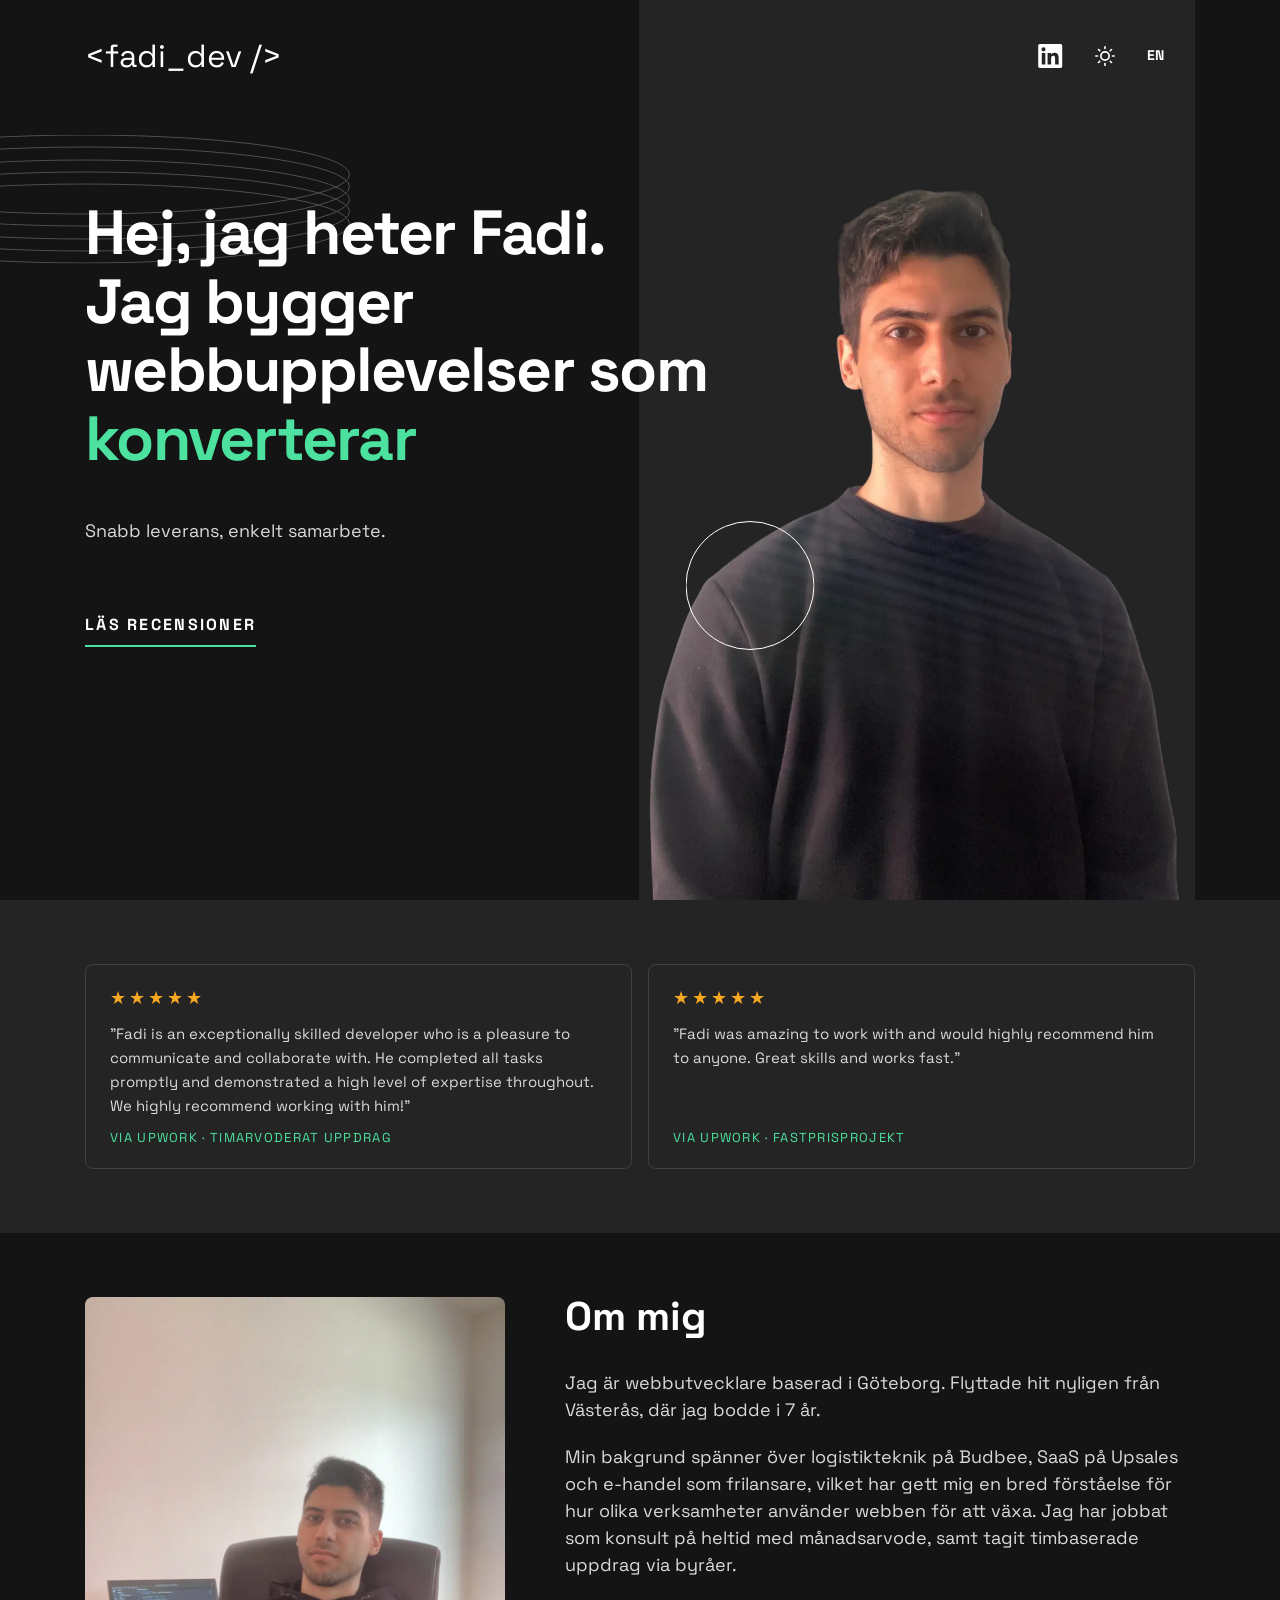
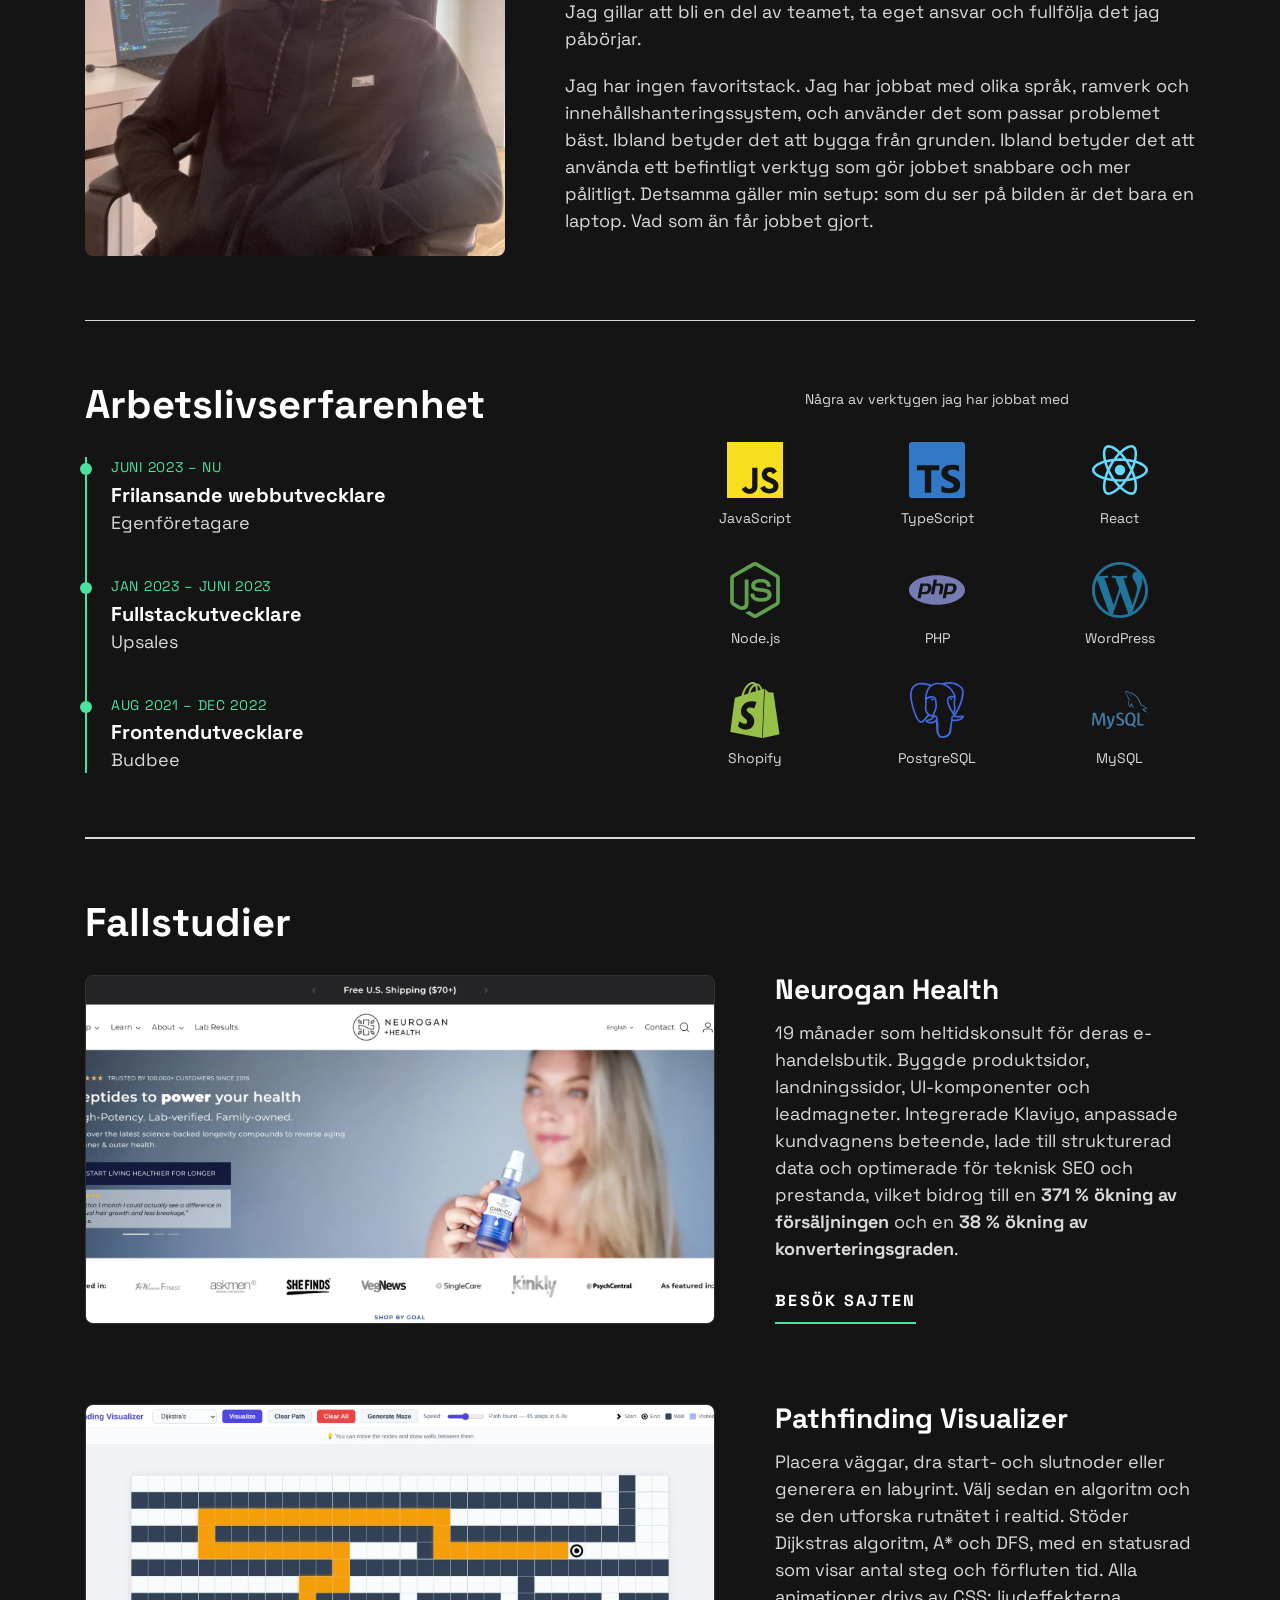
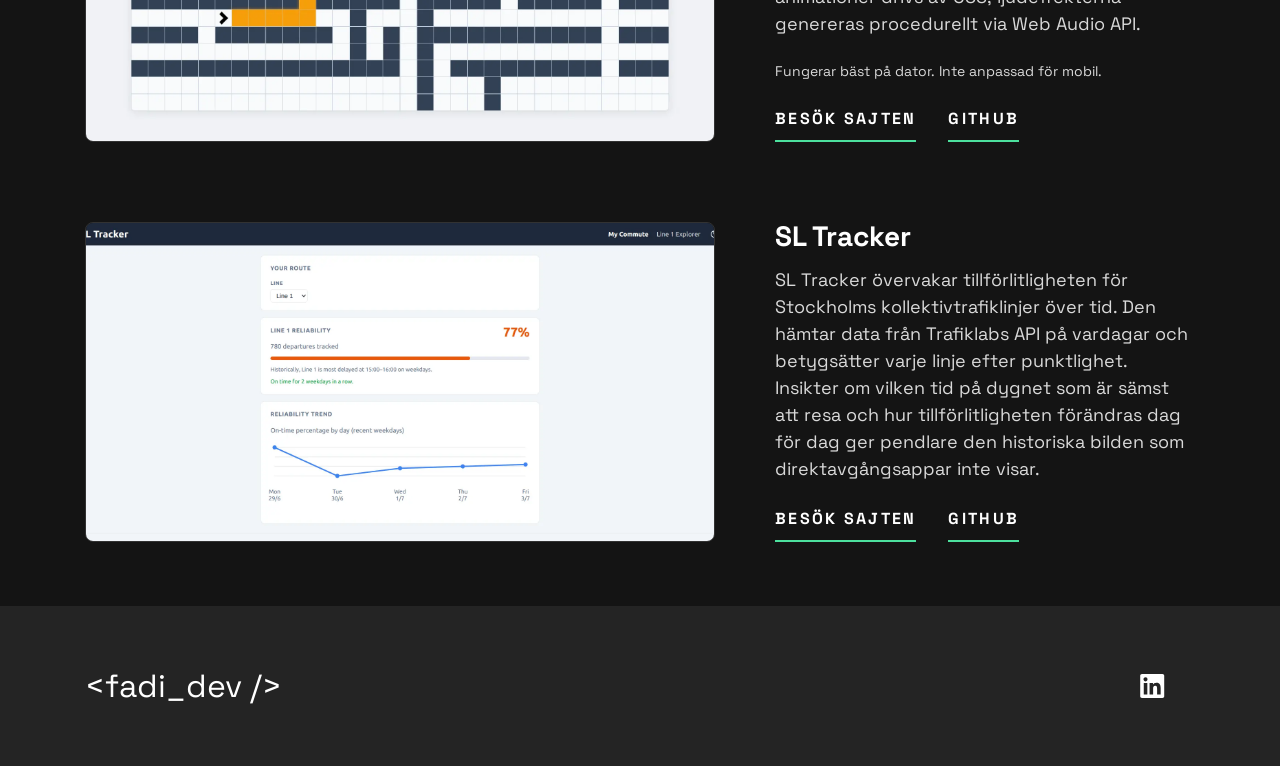
==== sv/index.html @ 3ecf66a6 "add Swedish translation with language switcher" ====
<!DOCTYPE html>
<html lang="sv">
  <head>
    <meta charset="UTF-8">
    <meta name="viewport" content="width=device-width, initial-scale=1.0">
    <link rel="preconnect" href="https://fonts.googleapis.com">
    <link rel="preconnect" href="https://fonts.gstatic.com" crossorigin>
    <link
      href="https://fonts.googleapis.com/css2?family=Space+Grotesk:wght@500;700&display=swap"
      rel="stylesheet"
    >
    <link rel="icon" type="image/x-icon" href="../assets/favicon.ico">
    <link rel="icon" type="image/png" sizes="16x16" href="../assets/favicon-16x16.png">
    <link rel="icon" type="image/png" sizes="32x32" href="../assets/favicon-32x32.png">
    <link rel="stylesheet" href="../style.css">
    <link rel="alternate" hreflang="en" href="https://fadiyousif.github.io/">
    <link rel="alternate" hreflang="sv" href="https://fadiyousif.github.io/sv/">
    <link rel="alternate" hreflang="x-default" href="https://fadiyousif.github.io/">
    <title>Fadi Yousif</title>
    <script>(function(){var t=localStorage.getItem('theme')||'dark';document.documentElement.setAttribute('data-theme',t);})();</script>
  </head>
  <body>
    <header class="header">
      <h2 class="visually-hidden">Sidhuvud</h2>
      <div class="wrapper">
        <nav class="header__nav">
          <h2 class="visually-hidden">Navigering</h2>
          <a href="" class="header__home">
            &lt;fadi_dev /&gt;
            <span class="visually-hidden">(till startsidan)</span>
          </a>
          <a
            href="https://www.linkedin.com/in/fadi-yousif1/"
            target="_blank"
            class="header__social"
          >
            <svg
              xmlns="http://www.w3.org/2000/svg"
              width="25"
              height="24"
              aria-labelledby="socialLinkedIn"
              role="img"
            >
              <title id="socialLinkedIn">LinkedIn</title>
              <path
                fill="#FFF"
                fill-rule="evenodd"
                d="M5.551 3.304c-1.14 0-2.067.926-2.067 2.064 0 1.14.928 2.066 2.067 2.066a2.066 2.066 0 0 0 0-4.13ZM3.767 8.998v11.453h3.562L7.33 8.998H3.767Zm5.798 0V20.45l3.554.002.002-5.668c0-1.454.253-2.941 2.132-2.941 1.851 0 1.851 1.755 1.851 3.036v5.571l3.559-.001v-6.28c0-2.834-.517-5.457-4.27-5.457-1.763 0-2.916.997-3.368 1.85h-.05V8.997h-3.41ZM22.435 24H1.982c-.976 0-1.77-.777-1.77-1.732V1.731C.212.776 1.006 0 1.982 0h20.453c.98 0 1.777.776 1.777 1.73v20.538c0 .955-.797 1.732-1.777 1.732Z"
              />
            </svg>
          </a>
          <button id="theme-toggle" class="theme-toggle" aria-label="Växla tema">
            <svg class="icon-sun" xmlns="http://www.w3.org/2000/svg" width="20" height="20" viewBox="0 0 24 24" fill="none" stroke="currentColor" stroke-width="2" stroke-linecap="round" stroke-linejoin="round" aria-hidden="true">
              <circle cx="12" cy="12" r="5"/>
              <line x1="12" y1="1" x2="12" y2="3"/><line x1="12" y1="21" x2="12" y2="23"/>
              <line x1="4.22" y1="4.22" x2="5.64" y2="5.64"/><line x1="18.36" y1="18.36" x2="19.78" y2="19.78"/>
              <line x1="1" y1="12" x2="3" y2="12"/><line x1="21" y1="12" x2="23" y2="12"/>
              <line x1="4.22" y1="19.78" x2="5.64" y2="18.36"/><line x1="18.36" y1="5.64" x2="19.78" y2="4.22"/>
            </svg>
            <svg class="icon-moon" xmlns="http://www.w3.org/2000/svg" width="20" height="20" viewBox="0 0 24 24" fill="none" stroke="currentColor" stroke-width="2" stroke-linecap="round" stroke-linejoin="round" aria-hidden="true">
              <path d="M21 12.79A9 9 0 1 1 11.21 3 7 7 0 0 0 21 12.79z"/>
            </svg>
          </button>
          <a href="../index.html" class="lang-switch" aria-label="English version">EN</a>
        </nav>
      </div>
    </header>

    <main id="main">
      <section class="hero">
        <div class="wrapper hero__wrapper">
          <div class="hero__content">
            <picture>
              <source srcset="../assets/image-profile-transparent.webp" type="image/webp">
              <img
                class="hero__image"
                src="../assets/image-profile-transparent.png"
                alt="bild på Fadi"
                width="890"
                height="1440"
                draggable="false"
              />
            </picture>
            <img
              class="hero__rings"
              src="../assets/pattern-rings.svg"
              alt=""
              width="530"
              height="129"
            />
            <img
              class="hero__circle"
              src="../assets/pattern-circle.svg"
              alt=""
              width="129"
              height="129"
            />
            <div class="hero__text">
              <h1 class="hero__headline header-xl">
                Hej, jag heter Fadi. Jag bygger webbupplevelser som <span>konverterar</span>
              </h1>
              <p class="hero__description">
                Snabb leverans, enkelt samarbete.
              </p>
              <div>
                <a href="#testimonials" class="hero__contact underline">Läs recensioner</a>
              </div>
            </div>
          </div>
        </div>
      </section>

      <section class="testimonials" id="testimonials">
        <div class="hero__testimonials-bg">
          <div class="wrapper hero__testimonials section-padding">
            <div class="hero__testimonial">
              <div class="hero__stars" aria-label="5 av 5 stjärnor">★★★★★</div>
              <blockquote class="hero__quote">
                "Fadi is an exceptionally skilled developer who is a pleasure to communicate and collaborate with. He completed all tasks promptly and demonstrated a high level of expertise throughout. We highly recommend working with him!"
              </blockquote>
              <p class="hero__testimonial-source">via Upwork &middot; Timarvoderat uppdrag</p>
            </div>
            <div class="hero__testimonial">
              <div class="hero__stars" aria-label="5 av 5 stjärnor">★★★★★</div>
              <blockquote class="hero__quote">
                "Fadi was amazing to work with and would highly recommend him to anyone. Great skills and works fast."
              </blockquote>
              <p class="hero__testimonial-source">via Upwork &middot; Fastprisprojekt</p>
            </div>
          </div>
        </div>
      </section>

      <section class="about">
        <div class="wrapper section-padding bottom-border">
          <div class="about__content">
            <picture>
              <source srcset="../assets/image-at-desk.webp" type="image/webp">
              <img
                class="about__image"
                src="../assets/image-at-desk.jpg"
                alt="Fadi sitter vid sitt skrivbord"
                width="900"
                height="1198"
                draggable="false"
                loading="lazy"
              />
            </picture>
            <div class="about__text">
              <h2 class="about__headline">Om mig</h2>
              <p>
                Jag är webbutvecklare baserad i Göteborg. Flyttade hit nyligen från Västerås, där jag bodde i 7 år.
              </p>
              <p>
                Min bakgrund spänner över logistikteknik på Budbee, SaaS på Upsales och e-handel som frilansare, vilket har gett mig en bred förståelse för hur olika verksamheter använder webben för att växa. Jag har jobbat som konsult på heltid med månadsarvode, samt tagit timbaserade uppdrag via byråer.
              </p>
              <p>
                Jag gillar att bli en del av teamet, ta eget ansvar och fullfölja det jag påbörjar.
              </p>
              <p>
                Jag har ingen favoritstack. Jag har jobbat med olika språk, ramverk och innehållshanteringssystem, och använder det som passar problemet bäst. Ibland betyder det att bygga från grunden. Ibland betyder det att använda ett befintligt verktyg som gör jobbet snabbare och mer pålitligt. Detsamma gäller min setup: som du ser på bilden är det bara en laptop. Vad som än får jobbet gjort.
              </p>
            </div>
          </div>
        </div>
      </section>

      <section class="timeline">
        <div class="wrapper section-padding bottom-border">
          <div class="timeline__inner">
            <div>
              <h2 class="timeline__headline">Arbetslivserfarenhet</h2>
              <ol class="timeline__list">
                <li class="timeline__item">
                  <span class="timeline__date">Juni 2023 – nu</span>
                  <h3 class="timeline__role">Frilansande webbutvecklare</h3>
                  <p class="timeline__company">Egenföretagare</p>
                </li>
                <li class="timeline__item">
                  <span class="timeline__date">Jan 2023 – juni 2023</span>
                  <h3 class="timeline__role">Fullstackutvecklare</h3>
                  <p class="timeline__company">Upsales</p>
                </li>
                <li class="timeline__item">
                  <span class="timeline__date">Aug 2021 – dec 2022</span>
                  <h3 class="timeline__role">Frontendutvecklare</h3>
                  <p class="timeline__company">Budbee</p>
                </li>
              </ol>
            </div>
            <div class="tech-stack">
              <ul class="tech-stack__list">
                <li class="tech-stack__label">Några av verktygen jag har jobbat med</li>
                <li class="tech-stack__item">
                  <img src="../assets/logos/javascript.svg" alt="JavaScript" width="56" height="56" draggable="false" />
                  <span>JavaScript</span>
                </li>
                <li class="tech-stack__item">
                  <img src="../assets/logos/typescript.svg" alt="TypeScript" width="56" height="56" draggable="false" />
                  <span>TypeScript</span>
                </li>
                <li class="tech-stack__item">
                  <img src="../assets/logos/react.svg" alt="React" width="56" height="56" draggable="false" />
                  <span>React</span>
                </li>
                <li class="tech-stack__item">
                  <img src="../assets/logos/node.svg" alt="Node.js" width="56" height="56" draggable="false" />
                  <span>Node.js</span>
                </li>
                <li class="tech-stack__item">
                  <img src="../assets/logos/php.svg" alt="PHP" width="56" height="56" draggable="false" />
                  <span>PHP</span>
                </li>
                <li class="tech-stack__item">
                  <img src="../assets/logos/wordpress.svg" alt="WordPress" width="56" height="56" draggable="false" />
                  <span>WordPress</span>
                </li>
                <li class="tech-stack__item">
                  <img src="../assets/logos/shopify.svg" alt="Shopify" width="56" height="56" draggable="false" />
                  <span>Shopify</span>
                </li>
                <li class="tech-stack__item">
                  <img src="../assets/logos/postgresql.svg" alt="PostgreSQL" width="56" height="56" draggable="false" />
                  <span>PostgreSQL</span>
                </li>
                <li class="tech-stack__item">
                  <img src="../assets/logos/mysql.svg" alt="MySQL" width="56" height="56" draggable="false" />
                  <span>MySQL</span>
                </li>
              </ul>
            </div>
          </div>
        </div>
      </section>

      <section
        class="case-studies wrapper section-padding top-border"
        id="case-studies"
      >
        <h2 class="case-studies__headline">Fallstudier</h2>
        <div class="case-study__item">
          <picture>
            <source srcset="../assets/neuroganhealth.webp" type="image/webp">
            <img
              class="case-study__image"
              src="../assets/neuroganhealth.png"
              alt="Neurogan Health webbutik"
              width="1920"
              height="924"
              draggable="false"
              loading="lazy"
            />
          </picture>
          <div class="case-study__info">
            <h3 class="case-study__name">Neurogan Health</h3>
            <p class="case-study__description">
              19 månader som heltidskonsult för deras e-handelsbutik. Byggde produktsidor, landningssidor, UI-komponenter och leadmagneter. Integrerade Klaviyo, anpassade kundvagnens beteende, lade till strukturerad data och optimerade för teknisk SEO och prestanda, vilket bidrog till en <strong>371 % ökning av försäljningen</strong> och en <strong>38 % ökning av konverteringsgraden</strong>.
            </p>
            <a href="https://neuroganhealth.com" target="_blank" class="underline">Besök sajten</a>
          </div>
        </div>
        <div class="case-study__item">
          <picture>
            <source srcset="../assets/pathfinding-visualizer.webp" type="image/webp">
            <img
              class="case-study__image"
              src="../assets/pathfinding-visualizer.png"
              alt="Pathfinding Visualizer-app"
              width="1920"
              height="924"
              draggable="false"
              loading="lazy"
            />
          </picture>
          <div class="case-study__info">
            <h3 class="case-study__name">Pathfinding Visualizer</h3>
            <p class="case-study__description">
              Placera väggar, dra start- och slutnoder eller generera en labyrint. Välj sedan en algoritm och se den utforska rutnätet i realtid. Stöder Dijkstras algoritm, A* och DFS, med en statusrad som visar antal steg och förfluten tid. Alla animationer drivs av CSS; ljudeffekterna genereras procedurellt via Web Audio API.
            </p>
            <p class="case-study__note">Fungerar bäst på dator. Inte anpassad för mobil.</p>
            <div class="case-study__links">
              <a href="https://fadiyousif.github.io/pathfinding-visualizer" class="underline" target="_blank">Besök sajten</a>
              <a href="https://github.com/fadiyousif/pathfinding-visualizer" class="underline" target="_blank">GitHub</a>
            </div>
          </div>
        </div>
        <div class="case-study__item">
          <picture>
            <source srcset="../assets/sl-tracker.webp" type="image/webp">
            <img
              class="case-study__image"
              src="../assets/sl-tracker.png"
              alt="SL Tracker-app"
              draggable="false"
              loading="lazy"
            />
          </picture>
          <div class="case-study__info">
            <h3 class="case-study__name">SL Tracker</h3>
            <p class="case-study__description">
              SL Tracker övervakar tillförlitligheten för Stockholms kollektivtrafiklinjer över tid. Den hämtar data från Trafiklabs API på vardagar och betygsätter varje linje efter punktlighet. Insikter om vilken tid på dygnet som är sämst att resa och hur tillförlitligheten förändras dag för dag ger pendlare den historiska bilden som direktavgångsappar inte visar.
            </p>
            <div class="case-study__links">
              <a href="https://sltracker.se/" target="_blank" class="underline">Besök sajten</a>
              <a href="https://github.com/fadiyousif/sl-tracker" target="_blank" class="underline">GitHub</a>
            </div>
          </div>
        </div>
      </section>
    </main>

    <footer class="footer bg-less-dark">
      <h2 class="visually-hidden">Sidfot</h2>
      <div class="wrapper">
        <nav class="header__nav">
          <h2 class="visually-hidden">Navigering</h2>
          <a href="" class="header__home">
            &lt;fadi_dev /&gt;
            <span class="visually-hidden">(till startsidan)</span>
          </a>
          <a
            href="https://www.linkedin.com/in/fadi-yousif1"
            target="_blank"
            class="header__social"
          >
            <svg
              xmlns="http://www.w3.org/2000/svg"
              width="25"
              height="24"
              aria-labelledby="footerSocialLinkedIn"
              role="img"
            >
              <title id="footerSocialLinkedIn">LinkedIn</title>
              <path
                fill="#FFF"
                fill-rule="evenodd"
                d="M5.551 3.304c-1.14 0-2.067.926-2.067 2.064 0 1.14.928 2.066 2.067 2.066a2.066 2.066 0 0 0 0-4.13ZM3.767 8.998v11.453h3.562L7.33 8.998H3.767Zm5.798 0V20.45l3.554.002.002-5.668c0-1.454.253-2.941 2.132-2.941 1.851 0 1.851 1.755 1.851 3.036v5.571l3.559-.001v-6.28c0-2.834-.517-5.457-4.27-5.457-1.763 0-2.916.997-3.368 1.85h-.05V8.997h-3.41ZM22.435 24H1.982c-.976 0-1.77-.777-1.77-1.732V1.731C.212.776 1.006 0 1.982 0h20.453c.98 0 1.777.776 1.777 1.73v20.538c0 .955-.797 1.732-1.777 1.732Z"
              />
            </svg>
          </a>
        </nav>
      </div>
    </footer>
  <script>
    document.getElementById('theme-toggle').addEventListener('click', function() {
      var html = document.documentElement;
      var next = html.getAttribute('data-theme') === 'dark' ? 'light' : 'dark';
      html.setAttribute('data-theme', next);
      localStorage.setItem('theme', next);
    });
  </script>
  </body>
</html>
---- style.css ----
/* GLOBAL */

:root {
  --bg-body: hsl(0, 0%, 8%);
  --bg-body2: hsl(0, 0%, 14%);
  --accent: hsl(153, 71%, 59%);
  --text1: hsl(0, 0%, 100%);
  --text2: hsl(0, 0%, 85%);
  --invalid: hsl(7, 100%, 68%);
  --color-star: hsl(38, 92%, 55%);
  --border-subtle: hsla(0, 0%, 85%, 0.15);
  --fs-18: 1.125rem;
  --fs-sm: 0.875rem;
  --fs-section-headline: 2.5rem;
  --radius: 8px;
  --container: 69.375rem;
  --transition: 250ms ease-in-out;
}

[data-theme="light"] {
  --bg-body: hsl(0, 0%, 97%);
  --bg-body2: hsl(0, 0%, 91%);
  --accent: hsl(153, 65%, 28%);
  --text1: hsl(0, 0%, 8%);
  --text2: hsl(0, 0%, 30%);
  --border-subtle: hsla(0, 0%, 15%, 0.15);
}

[data-theme="dark"] .icon-moon,
[data-theme="light"] .icon-sun {
  display: none;
}

[data-theme="light"] .header__social > svg > path,
[data-theme="light"] footer .header__social > svg > path {
  fill: var(--text1);
}

[data-theme="light"] .hero__rings {
  filter: brightness(0);
  opacity: 0.5;
}

[data-theme="light"] .hero__circle {
  filter: brightness(0);
  opacity: 0.25;
}

.hero__image {
  background-color: var(--bg-body2);
}

html,
body {
  overflow-x: hidden;
}

html {
  box-sizing: border-box;
  font-size: 100%;
  scroll-behavior: smooth;
}

*,
*::before,
*::after {
  box-sizing: inherit;
  margin: 0;
}

body,
input,
textarea,
button {
  font-family: "Space Grotesk", sans-serif;
}

body {
  margin: 0;
  background-color: var(--bg-body);
  color: var(--text1);
  font-size: var(--fs-18);
  line-height: 1.56;
}

.bg-less-dark {
  background-color: var(--bg-body2);
}

h1,
h2,
h3 {
  line-height: 1;
}

.header-xl {
  font-size: clamp(2rem, 6vw, 3.9rem);
  letter-spacing: -0.028em;
  line-height: 1.1;
}

p {
  font-size: clamp(1rem, 0.79rem + 0.89vw, 1.125rem);
  line-height: 1.5;
  color: var(--text2);
}

a {
  transition: color var(--transition);
}

a:focus-visible,
input:focus-visible,
textarea:focus-visible {
  outline: 2px dashed var(--accent);
  outline-offset: 2px;
}

input:invalid,
textarea:invalid {
  outline-color: var(--invalid);
}

a.underline,
button {
  display: inline-block;
  padding-bottom: 0.625rem;
  font-size: 1rem;
  line-height: 1.625;
  letter-spacing: 0.143em;
  font-weight: 700;
  text-transform: uppercase;
  color: var(--text1);
  text-decoration: none;
  background-image: linear-gradient(
    to right,
    var(--accent) 75%,
    var(--accent) 75%
  );
  background-position: 0 2.1em;
  background-repeat: repeat-x;
  background-size: 8px 2px;
}

a:hover {
  color: var(--accent);
}

img,
svg {
  display: block;
}

.visually-hidden {
  position: absolute;
  left: -10000px;
  top: auto;
  width: 1px;
  height: 1px;
  overflow: hidden;
}

.wrapper {
  width: calc(100% - 2rem);
  max-width: var(--container);
  margin-inline: auto;
}

/* 600px */
@media (min-width: 37.5em) {
  .wrapper {
    width: calc(100% - 3.75rem);
  }
}

/* UTILITY */

.bottom-border {
  border-bottom: 1px solid var(--text2);
}

.top-border {
  border-top: 1px solid var(--text2);
}

.section-padding {
  padding-block: 32px;
}

@media (min-width: 37.5em) {
  .section-padding {
    padding-block: 48px;
  }
}

@media (min-width: 62.5em) {
  .section-padding {
    padding-block: 64px;
  }
}

/* THEME TOGGLE */

.theme-toggle {
  all: unset;
  cursor: pointer;
  color: var(--text1);
  display: flex;
  align-items: center;
  transition: color var(--transition);
}

.theme-toggle:hover {
  color: var(--accent);
}

.theme-toggle svg {
  display: block;
}

/* HEADER */

.header {
  position: relative;
  z-index: 1;
  margin-block-start: 20px;
}

.header__nav {
  display: flex;
  flex-wrap: wrap;
  justify-content: center;
  text-align: center;
  gap: 20px 25px;
}

.header__home {
  font-size: 1.5rem;
  font-size: clamp(1.5rem, 1.02rem + 2.04vw, 2rem);
  line-height: 1;
  color: var(--text1);
  text-decoration: none;
  flex: 1 0 100%;
}

.header__social > svg > path {
  transition: fill var(--transition);
}

.header__social:hover > svg > path {
  fill: var(--accent);
}

.lang-switch {
  color: var(--text1);
  text-decoration: none;
  font-weight: 700;
  font-size: 0.875rem;
  letter-spacing: 0.05em;
  transition: color var(--transition);
}

.lang-switch:hover {
  color: var(--accent);
}

@media (min-width: 37.5em) {
  .header {
    margin-block-start: 30px;
  }

  .header__nav {
    justify-content: flex-start;
    align-items: center;
    text-align: left;
    gap: 32px;
  }

  .header__home {
    flex: 0 1 auto;
    margin-inline-end: auto;
  }
}

@media (min-width: 62.5em) {
  .header {
    margin-block-start: 40px;
    margin-block-end: 127px;
  }

  .header__nav {
    padding-right: 30px;
  }
}

/*  HERO */

.hero__wrapper {
  padding-block: 56px 40px;
}

@media (min-width: 37.5em) {
  .hero__wrapper {
    padding-block: 0;
  }
}

.hero__content picture,
.hero__rings,
.hero__circle {
  display: none;
}

.hero__image {
  position: absolute;
  top: 0;
  left: 50%;
  translate: -50%;
  width: auto;
  height: 100vh;
}

.hero__rings {
  position: absolute;
  right: 50%;
  top: 130px;
  z-index: -1;
  height: auto;
}

.hero__circle {
  position: relative;
  top: 171px;
  margin-bottom: -129px;
  translate: calc(100vw - 64px - 16px);
}

.hero__text {
  position: relative;
  text-align: center;
  margin-block-start: 40px;
}

.hero__headline {
  margin-block-end: 24px;
}

.hero__headline > br {
  display: none;
}

h1 > span {
  color: var(--accent);
}

.hero__description {
  margin-block-end: 24px;
}

.hero__testimonials-bg {
  background-color: var(--bg-body2);
}

.hero__testimonials {
  display: grid;
  grid-template-columns: 1fr;
  gap: 16px;
}

@media (min-width: 37.5em) {
  .hero__testimonials {
    grid-template-columns: 1fr 1fr;
  }
}

.hero__testimonial {
  display: flex;
  flex-direction: column;
  padding: 20px 24px;
  border: 1px solid var(--border-subtle);
  border-radius: var(--radius);
}

.hero__stars {
  color: var(--color-star);
  font-size: 1.1rem;
  letter-spacing: 3px;
  margin-block-end: 10px;
}

.hero__quote {
  font-size: 0.9375rem;
  color: var(--text2);
  line-height: 1.6;
  margin: 0 0 10px;
}

.hero__testimonial-source {
  font-size: 0.8125rem;
  color: var(--accent);
  margin-top: auto;
  letter-spacing: 0.1em;
  text-transform: uppercase;
}

@media (min-width: 37.5em) {
  .hero {
    position: relative;
    margin-block-start: -62px;
  }

  .hero__content {
    display: flex;
    align-items: center;
  }

  .hero__content picture {
    display: block;
    order: 2;
  }

  .hero__rings,
  .hero__circle {
    display: block;
  }

  .hero__image {
    position: relative;
    width: 42vw;
    max-width: 445px;
    height: auto;
    left: auto;
    right: 0;
    translate: 0;
  }

  .hero__rings {
    top: 90px;
    right: auto;
    left: 0;
    translate: -50%;
  }

  .hero__circle {
    position: absolute;
    top: auto;
    right: 0;
    bottom: 190px;
    translate: 50%;
    z-index: 1;
  }

  .hero__text {
    margin-block-start: 90px;
    margin-right: -30px;
    flex: 1 0 58vw;
    text-align: left;
    z-index: 1;
  }

  .hero__headline {
    margin-block-end: 60px;
  }

  .hero__headline > br {
    display: inline-block;
  }

  .hero__description {
    margin-block-end: 34px;
  }
}

@media (min-width: 62.5em) {
  .hero {
    margin-block-start: 0;
  }

  .hero__wrapper {
    position: relative;
  }

  .hero__content {
    align-items: flex-start;
  }

  .hero__content picture {
    margin-left: -80px;
  }

  .hero__image {
    width: auto;
    height: 100vh;
    max-width: none;
    margin-block-start: -199px;
  }

  .hero__rings {
    top: 0;
    translate: -50% -50%;
  }

  .hero__circle {
    top: 322px;
    right: 445px;
  }

  .hero__text {
    margin-block-start: 0;
    margin-right: 0;
    flex: 1;
  }

  .hero__headline {
    margin-block-end: 43px;
  }

  .hero__headline > br {
    display: none;
  }

  .hero__description {
    width: 38ch;
    margin-block-end: 66px;
  }
}

/* ABOUT */


.about__content {
  display: grid;
  grid-template-columns: 1fr;
  gap: 24px;
}

@media (min-width: 37.5em) {
  .about__content {
    gap: 32px;
  }
}

.about__image {
  width: 100%;
  max-width: 360px;
  height: auto;
  border-radius: var(--radius);
}

@media (min-width: 62.5em) {
  .about__image {
    height: 100%;
    object-fit: cover;
  }
}

.about__headline {
  font-size: var(--fs-section-headline);
  margin-block-end: 32px;
}

.about__text p {
  margin-block-end: 20px;
}

.about__text p:last-child {
  margin-block-end: 0;
}

.about__text strong {
  color: var(--text1);
}

@media (min-width: 62.5em) {
  .about__content {
    grid-template-columns: 2fr 3fr;
    gap: 60px;
    align-items: stretch;
  }

  .about__image {
    max-width: none;
    margin-inline: 0;
  }
}

/* TIMELINE */


.timeline__inner {
  display: grid;
  grid-template-columns: 1fr;
  gap: 60px;
}

@media (min-width: 62.5em) {
  .timeline__inner {
    grid-template-columns: 1fr 1fr;
    gap: 80px;
    align-items: center;
  }
}

.timeline__headline {
  font-size: var(--fs-section-headline);
  margin-block-end: 32px;
}

.tech-stack__label {
  grid-column: 1 / -1;
  font-size: var(--fs-sm);
  color: var(--text2);
  text-align: center;
}

.tech-stack__list {
  list-style: none;
  padding: 0;
  display: grid;
  grid-template-columns: repeat(3, 1fr);
  gap: 32px;
}

.tech-stack__item {
  display: flex;
  flex-direction: column;
  align-items: center;
  gap: 10px;
}

.tech-stack__item span {
  font-size: var(--fs-sm);
  color: var(--text2);
  text-align: center;
}

.timeline__list {
  list-style: none;
  padding: 0;
  border-left: 2px solid var(--accent);
  display: flex;
  flex-direction: column;
  gap: 40px;
}

.timeline__item {
  padding-inline-start: 24px;
  position: relative;
}

.timeline__item::before {
  content: "";
  position: absolute;
  left: -7px;
  top: 6px;
  width: 12px;
  height: 12px;
  border-radius: 50%;
  background-color: var(--accent);
}

.timeline__date {
  font-size: var(--fs-sm);
  color: var(--accent);
  letter-spacing: 0.05em;
  text-transform: uppercase;
  display: block;
  margin-block-end: 6px;
}

.timeline__role {
  font-size: 1.25rem;
  font-weight: 700;
  margin-block-end: 4px;
}

.timeline__company {
  color: var(--text2);
  margin: 0;
}


/* PROJECTS */


.case-studies__headline {
  font-size: var(--fs-section-headline);
  margin-block-end: 32px;
}

.case-study__item {
  display: grid;
  grid-template-columns: 1fr;
  gap: 40px;
}

.case-study__item + .case-study__item {
  margin-block-start: 48px;
}

@media (min-width: 37.5em) {
  .case-study__item + .case-study__item {
    margin-block-start: 64px;
  }
}

@media (min-width: 62.5em) {
  .case-study__item + .case-study__item {
    margin-block-start: 80px;
  }
}

@media (min-width: 62.5em) {
  .case-study__item {
    grid-template-columns: 3fr 2fr;
    gap: 60px;
    align-items: stretch;
  }
}

.case-study__image {
  width: 100%;
  height: 100%;
  object-fit: cover;
  border-radius: var(--radius);
  border: 1px solid var(--border-subtle);
}

.case-study__links {
  display: flex;
  gap: 32px;
}

.case-study__name {
  font-size: 1.75rem;
  margin-block-end: 16px;
}

.case-study__description {
  margin-block-end: 24px;
}

.case-study__note {
  font-size: 0.875rem;
  color: var(--text2);
  margin-block-end: 24px;
}

/* footer */

footer {
  padding-block: 40px;
}

@media (min-width: 37.5em) {
  footer {
    padding-block: 48px;
  }
}

@media (min-width: 62.5em) {
  footer {
    padding-block: 64px;
  }
}
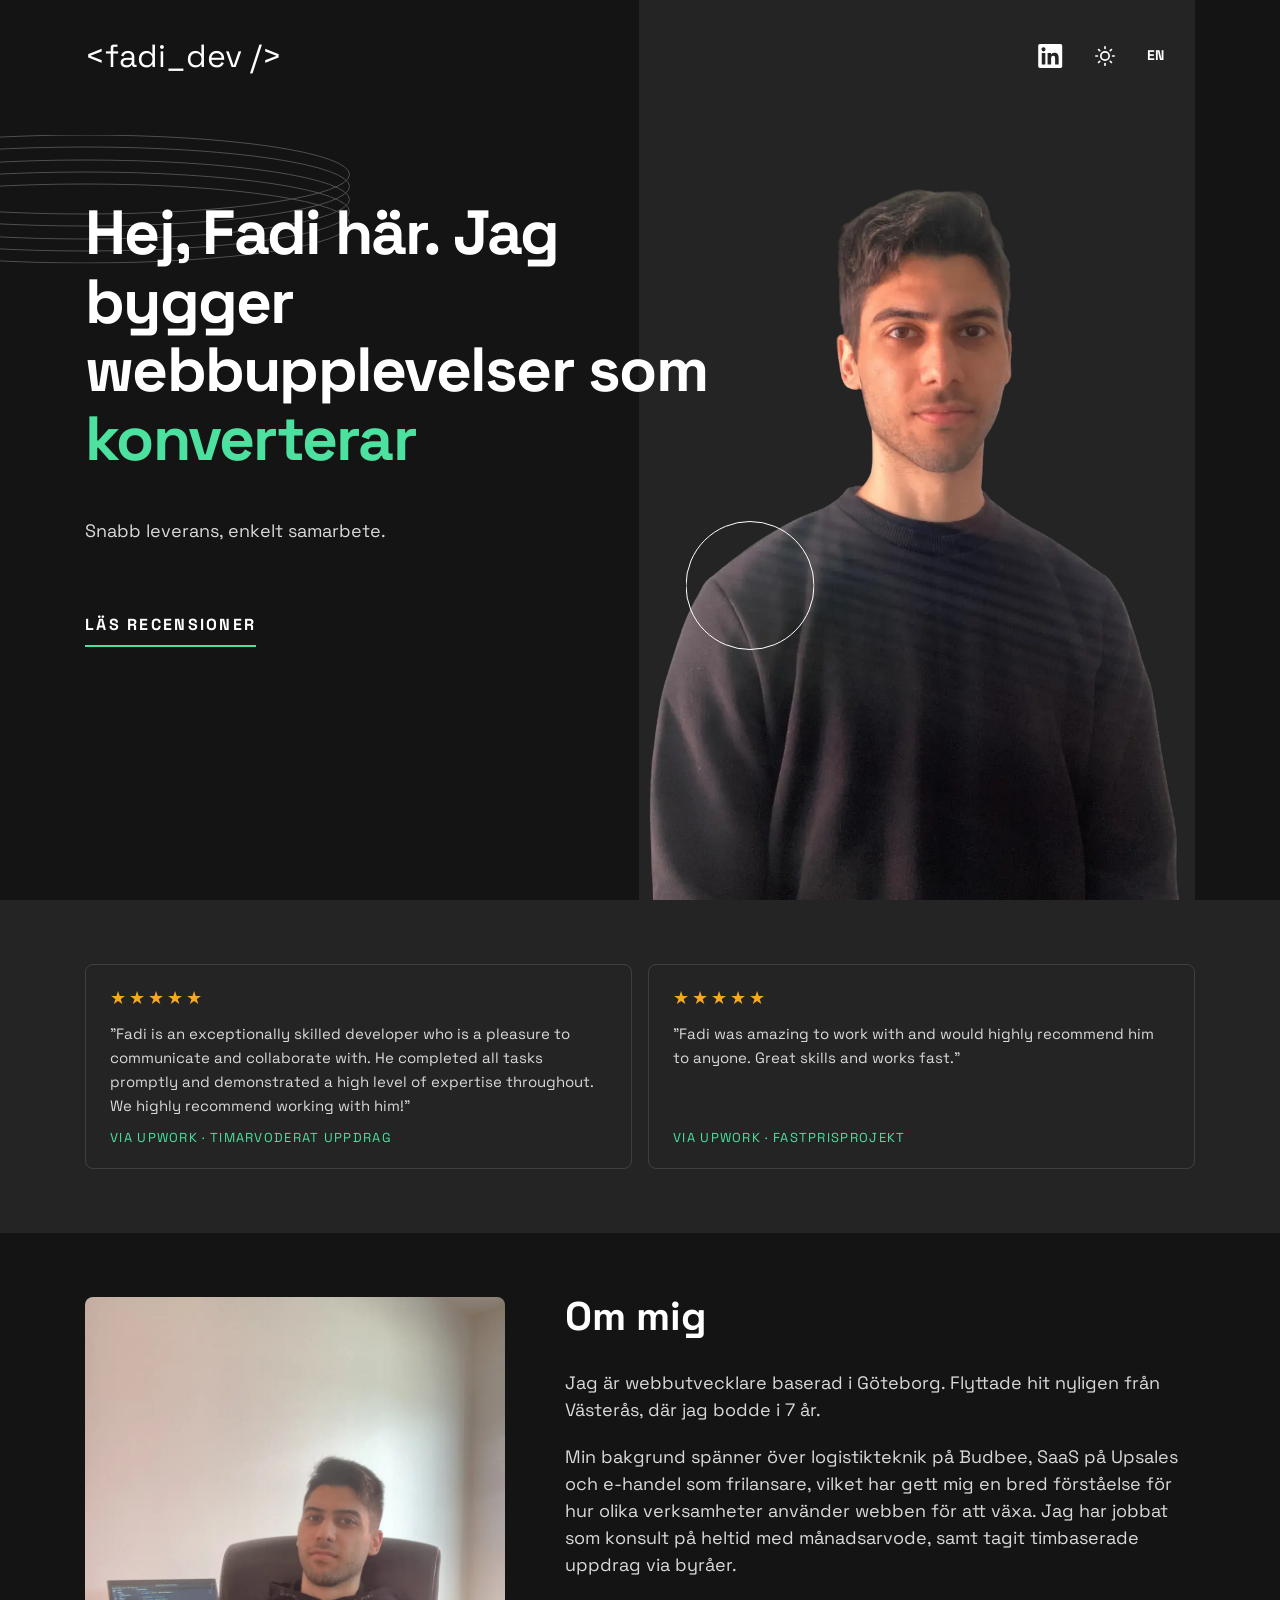
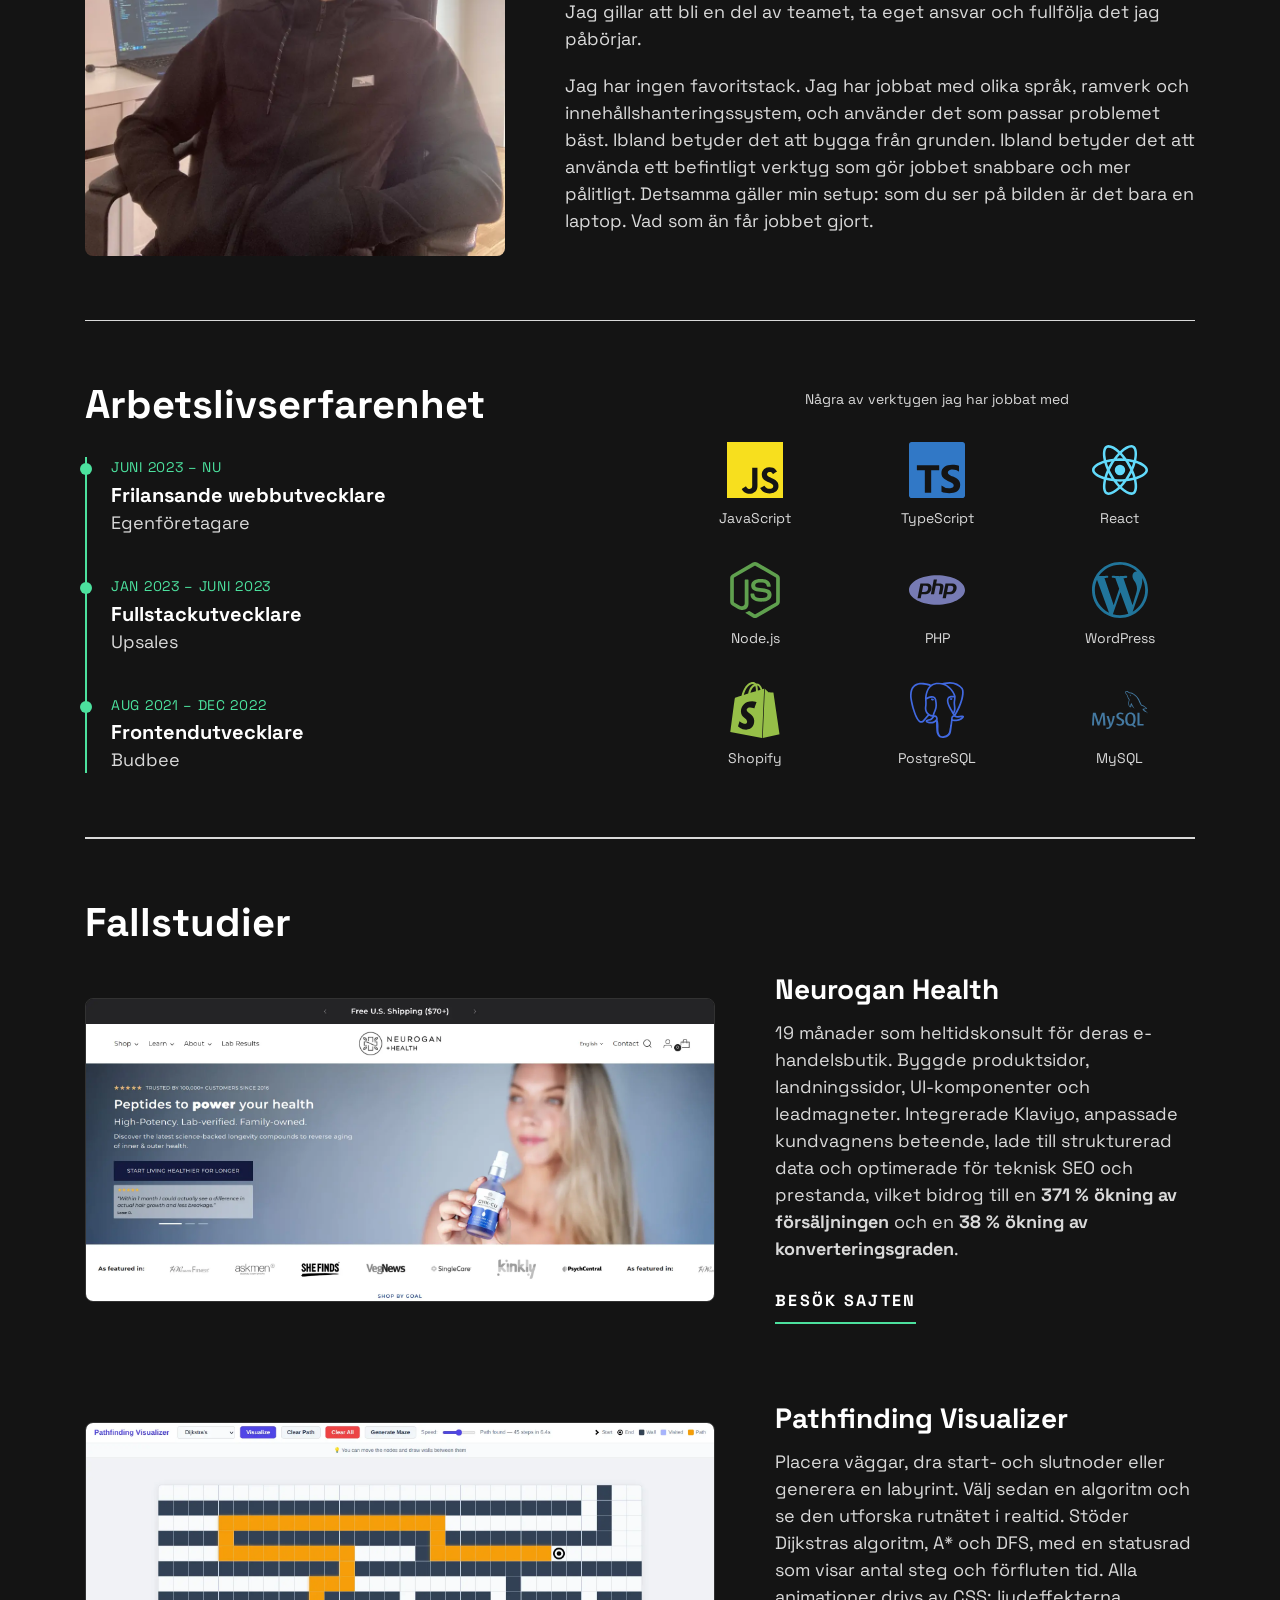
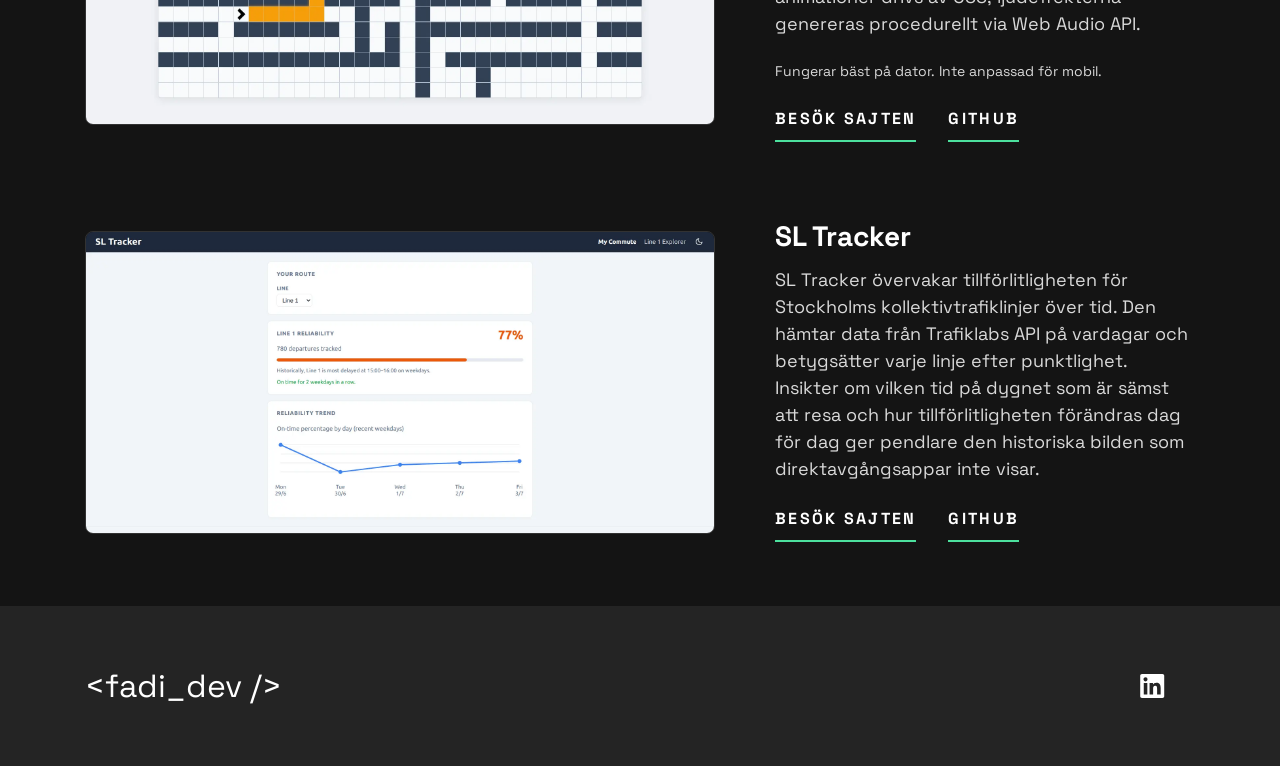
==== commit 5999fbbf: "make Swedish hero headline more natural and slightly shorter" ====
--- a/sv/index.html
+++ b/sv/index.html
@@ -97,7 +97,7 @@
             />
             <div class="hero__text">
               <h1 class="hero__headline header-xl">
-                Hej, jag heter Fadi. Jag bygger webbupplevelser som <span>konverterar</span>
+                Hej, Fadi här. Jag bygger webbupplevelser som <span>konverterar</span>
               </h1>
               <p class="hero__description">
                 Snabb leverans, enkelt samarbete.
--- a/style.css
+++ b/style.css
@@ -714,13 +714,14 @@
   .case-study__item {
     grid-template-columns: 3fr 2fr;
     gap: 60px;
-    align-items: stretch;
+    align-items: center;
   }
 }
 
 .case-study__image {
   width: 100%;
-  height: 100%;
+  aspect-ratio: 1920 / 924;
+  height: auto;
   object-fit: cover;
   border-radius: var(--radius);
   border: 1px solid var(--border-subtle);
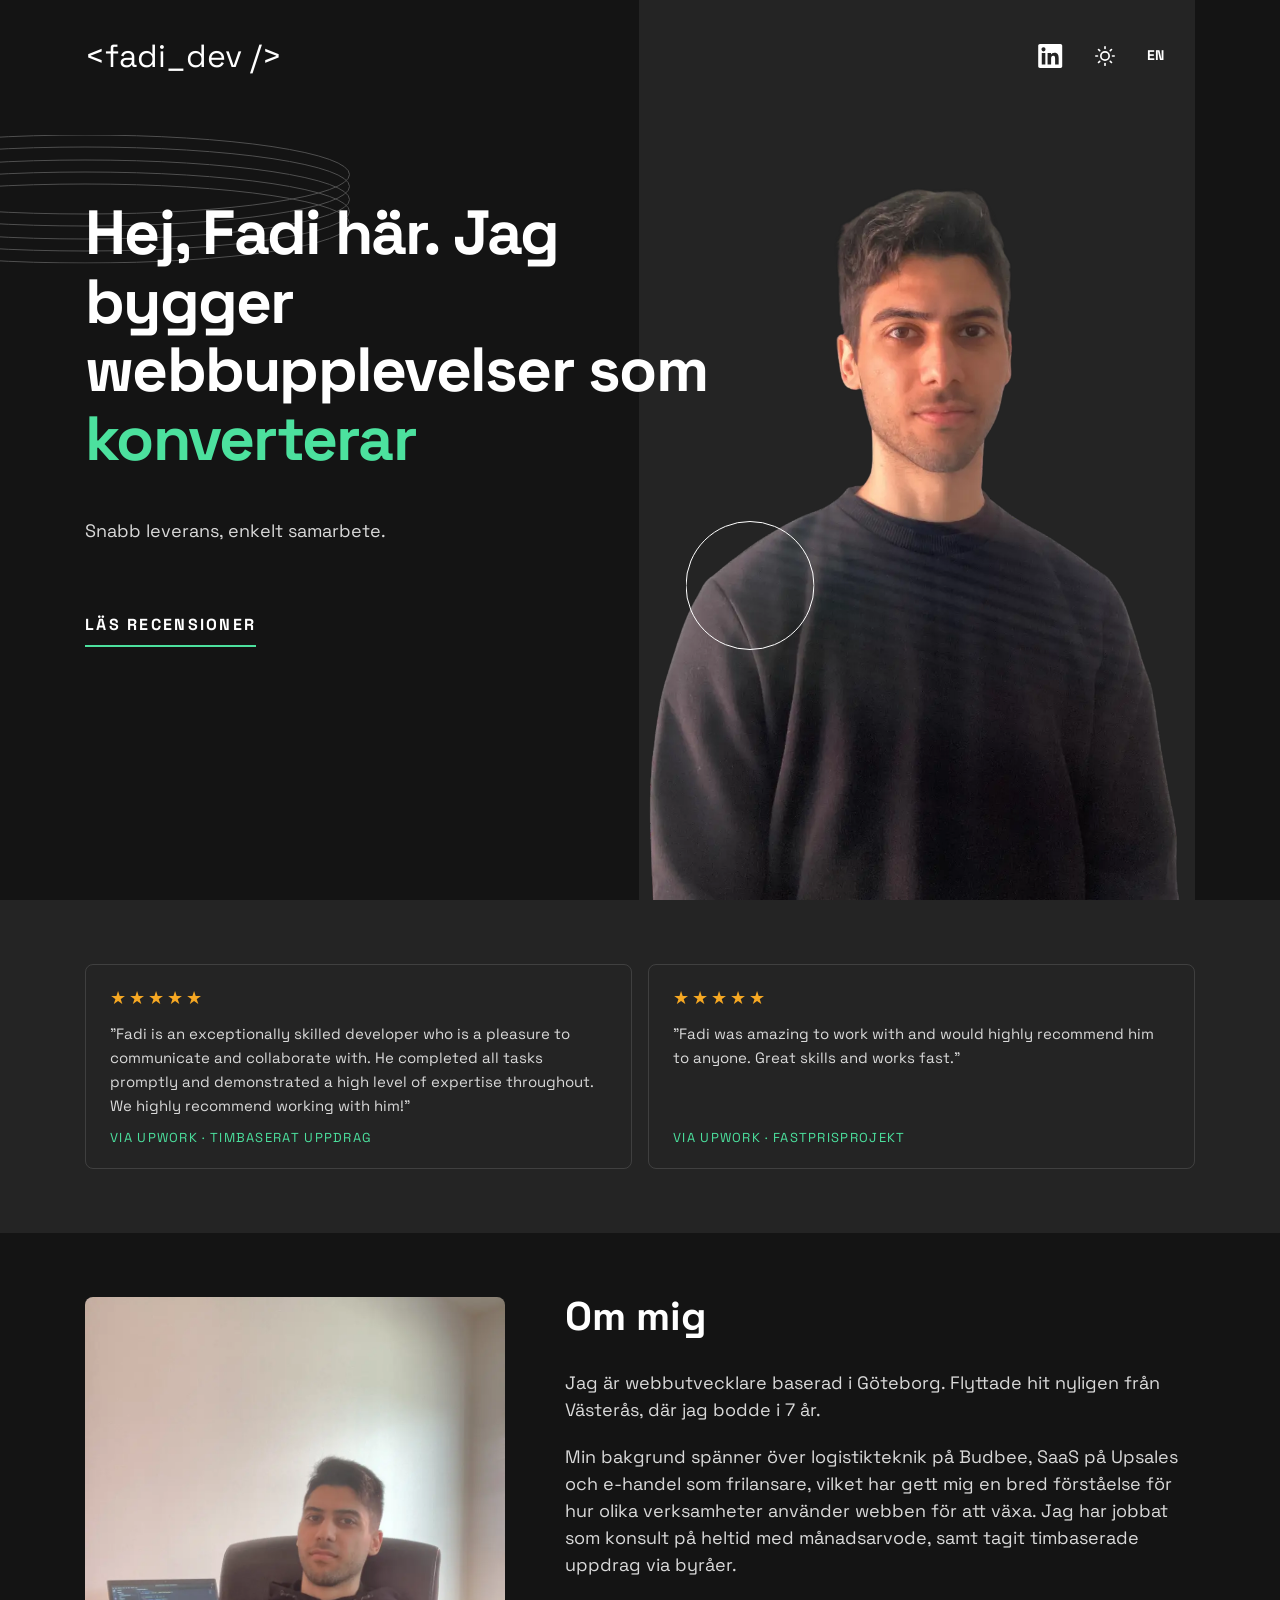
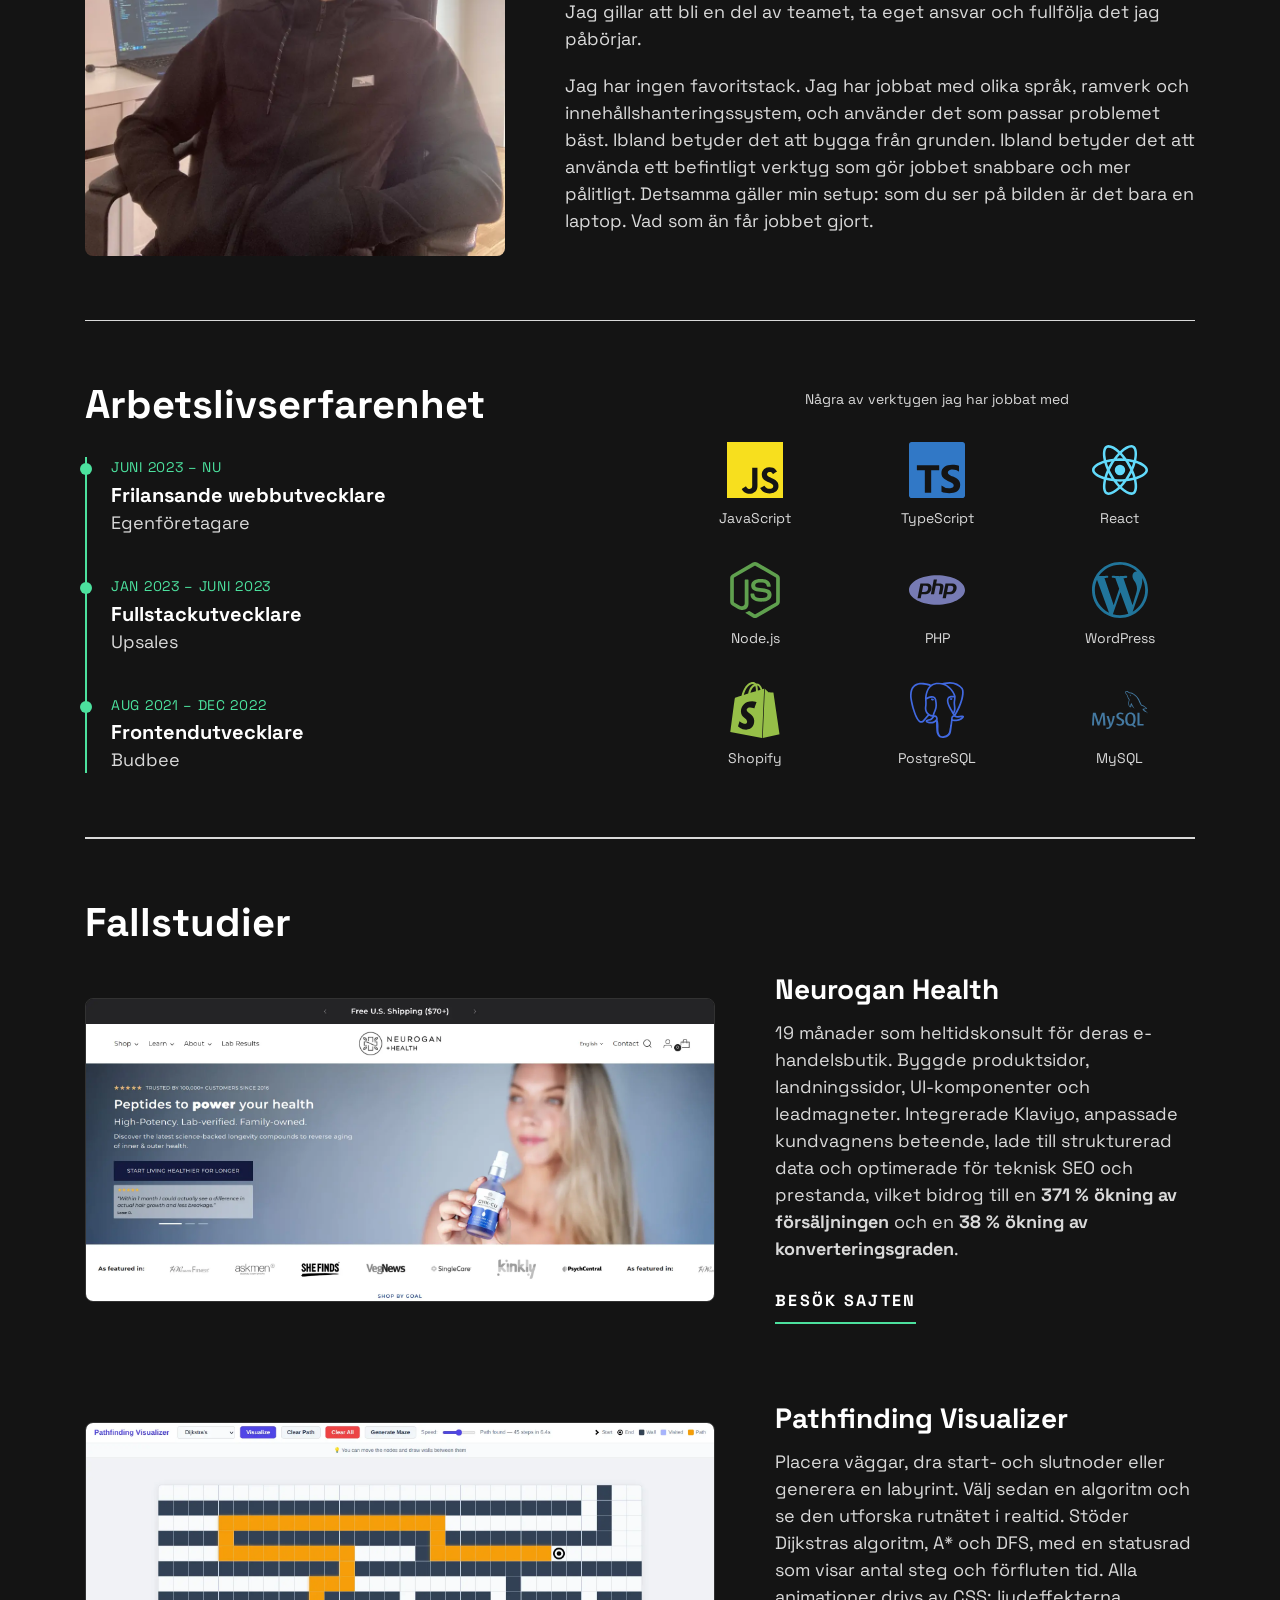
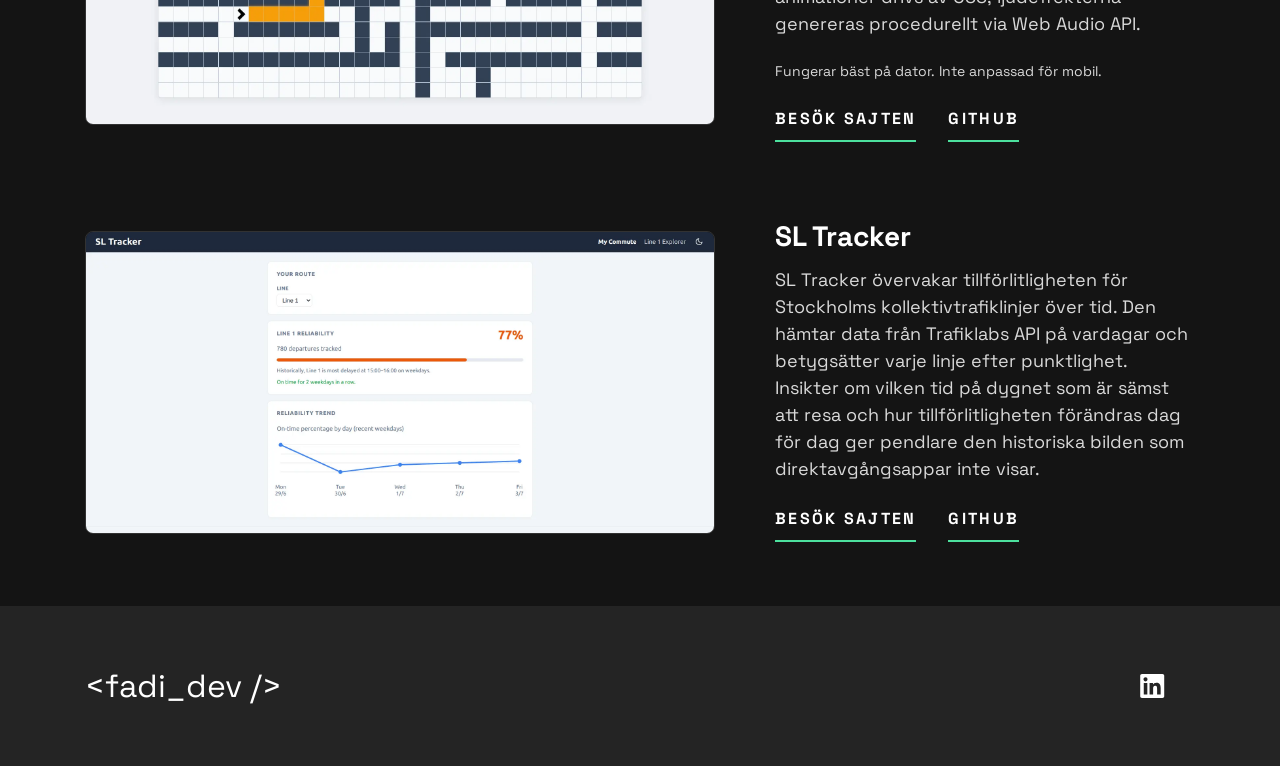
==== commit e7c1ed14: "use more natural wording for hourly-contract testimonial label" ====
--- a/sv/index.html
+++ b/sv/index.html
@@ -118,7 +118,7 @@
               <blockquote class="hero__quote">
                 "Fadi is an exceptionally skilled developer who is a pleasure to communicate and collaborate with. He completed all tasks promptly and demonstrated a high level of expertise throughout. We highly recommend working with him!"
               </blockquote>
-              <p class="hero__testimonial-source">via Upwork &middot; Timarvoderat uppdrag</p>
+              <p class="hero__testimonial-source">via Upwork &middot; Timbaserat uppdrag</p>
             </div>
             <div class="hero__testimonial">
               <div class="hero__stars" aria-label="5 av 5 stjärnor">★★★★★</div>
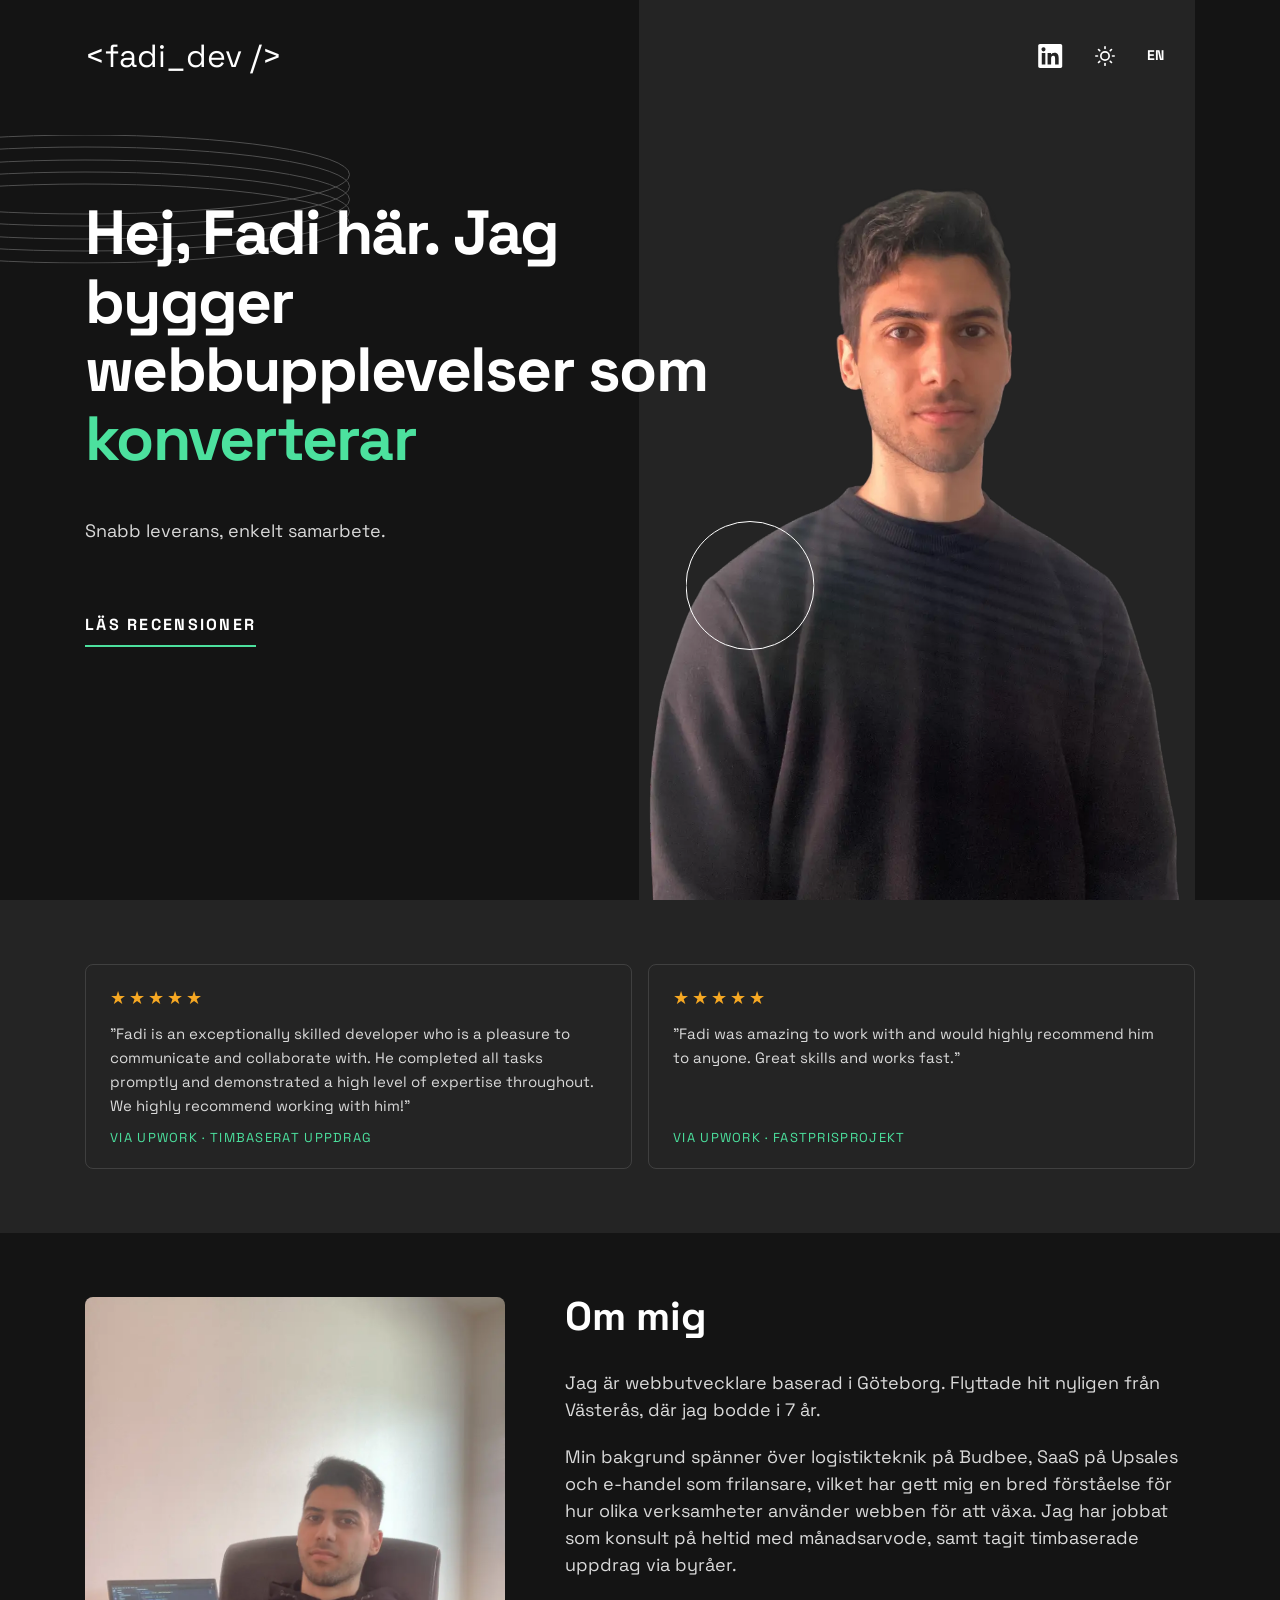
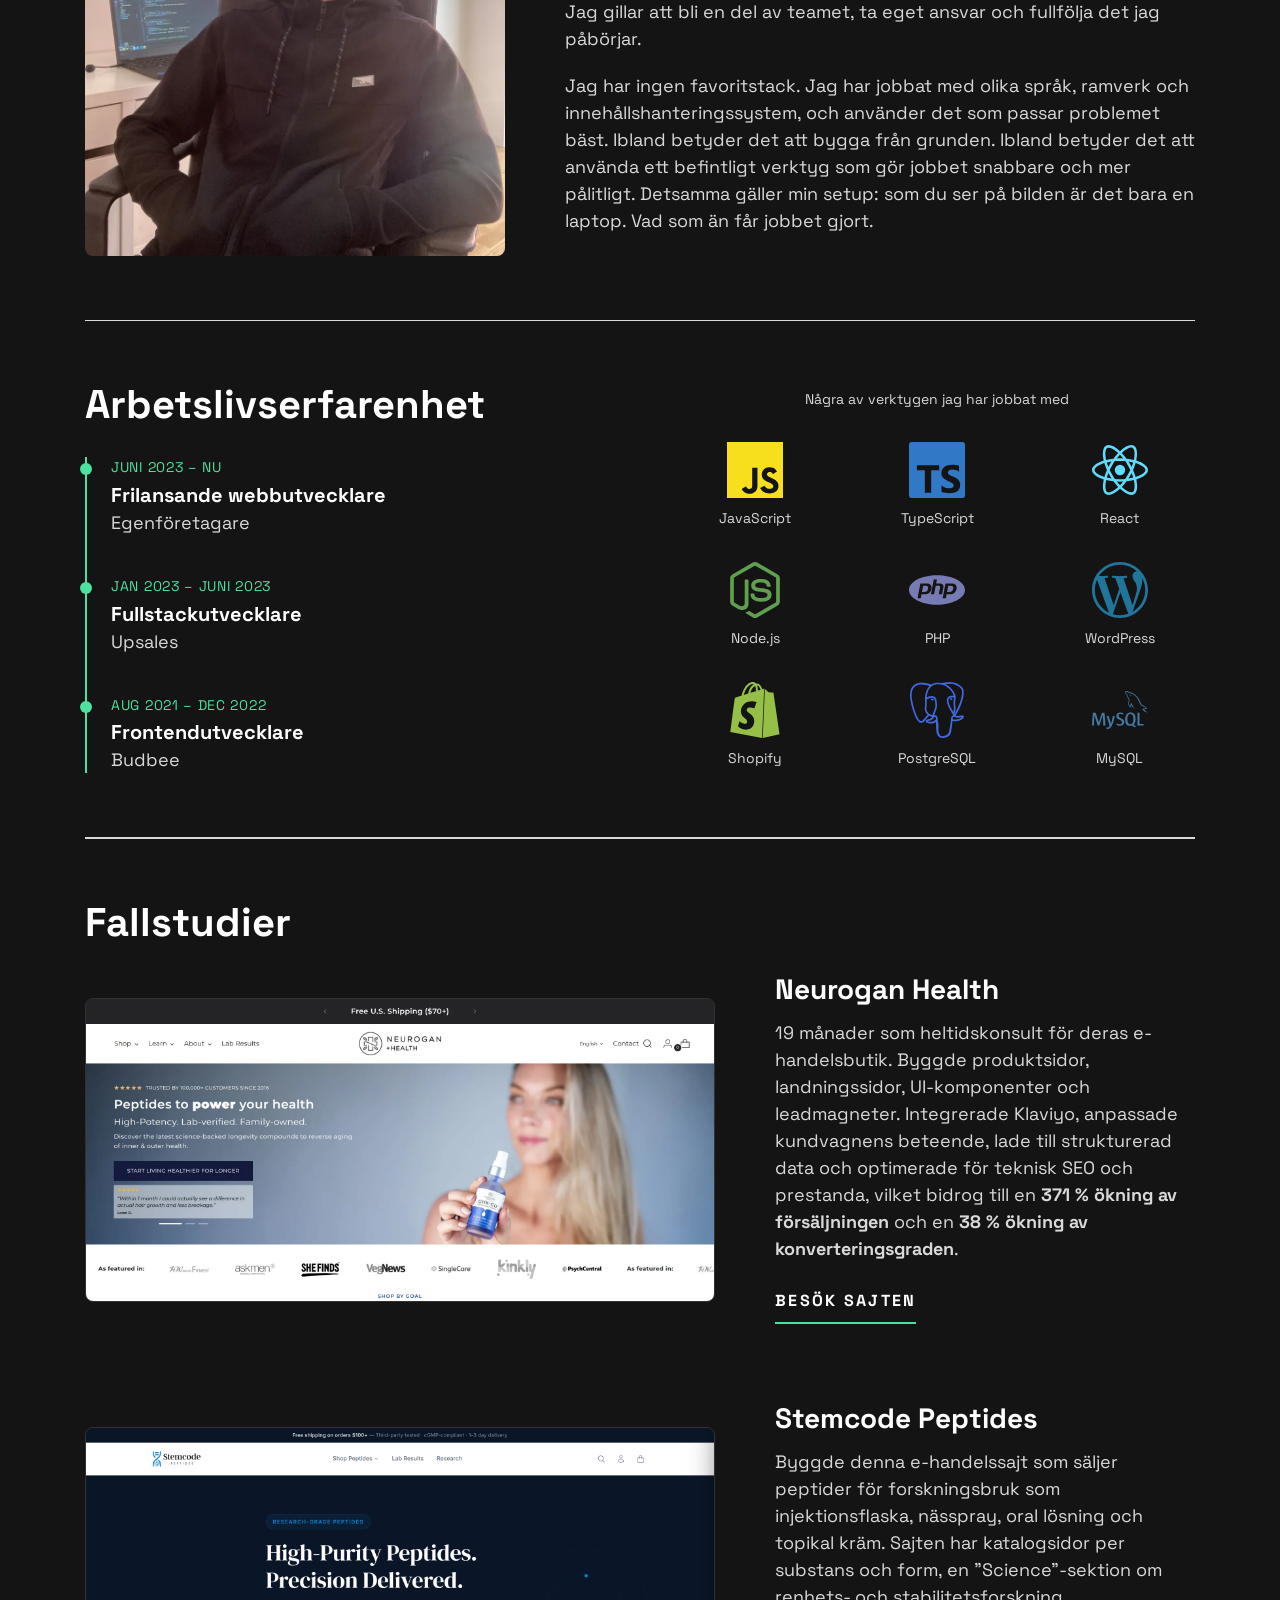
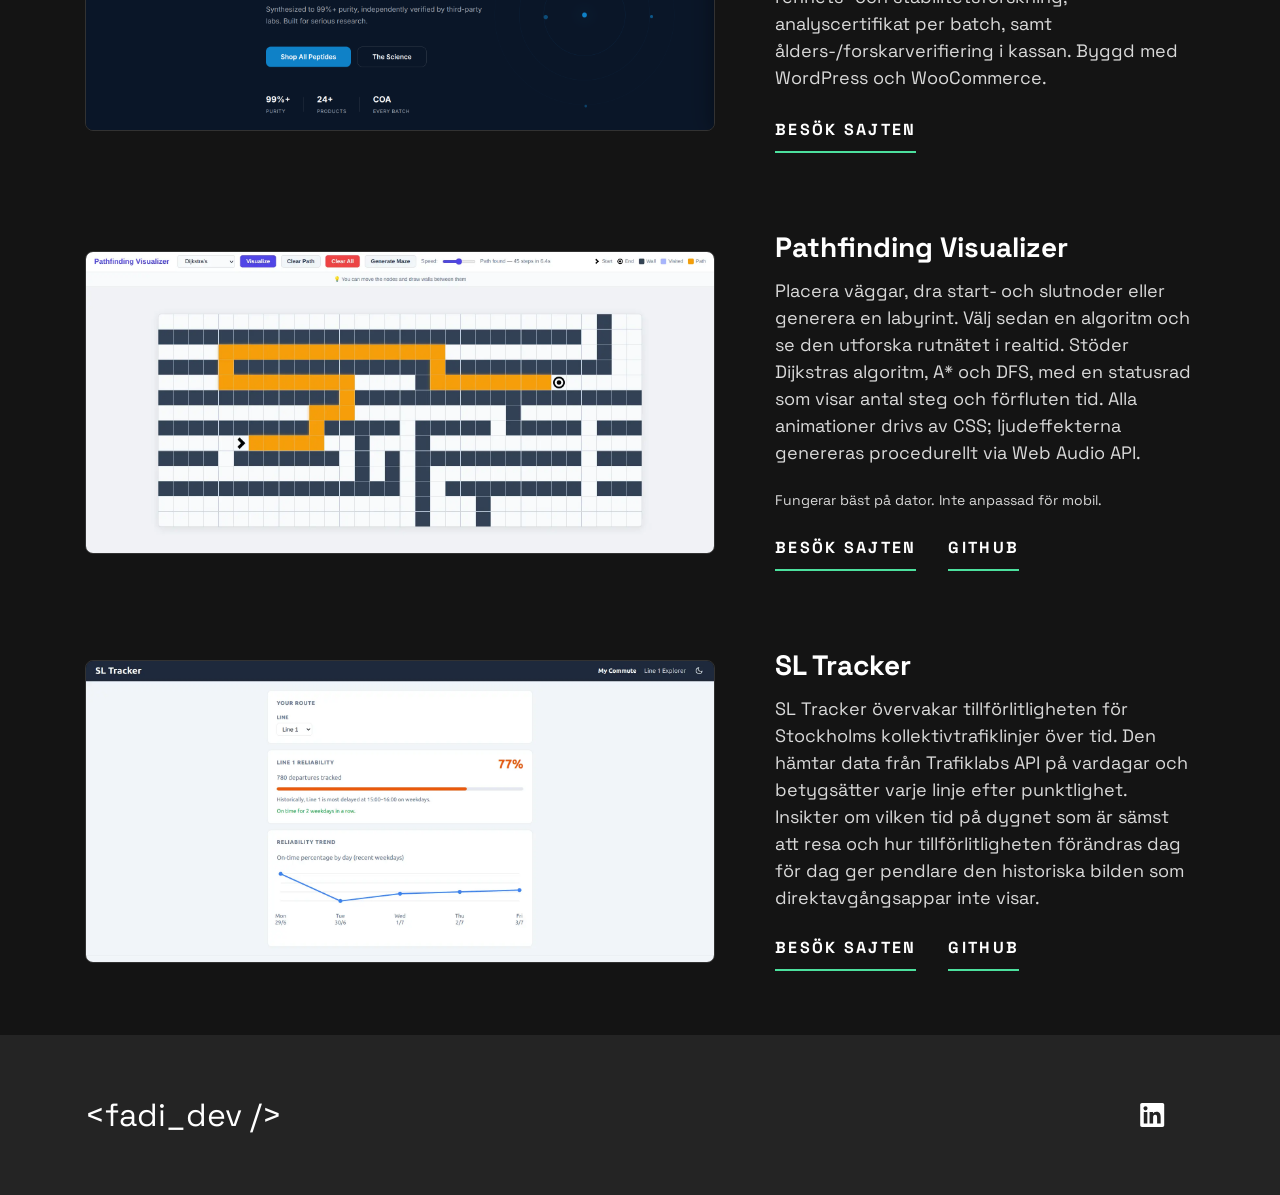
==== commit ae883361: "add Swedish translation of Stemcode Peptides case study" ====
--- a/sv/index.html
+++ b/sv/index.html
@@ -13,9 +13,9 @@
     <link rel="icon" type="image/png" sizes="16x16" href="../assets/favicon-16x16.png">
     <link rel="icon" type="image/png" sizes="32x32" href="../assets/favicon-32x32.png">
     <link rel="stylesheet" href="../style.css">
-    <link rel="alternate" hreflang="en" href="https://fadiyousif.github.io/">
-    <link rel="alternate" hreflang="sv" href="https://fadiyousif.github.io/sv/">
-    <link rel="alternate" hreflang="x-default" href="https://fadiyousif.github.io/">
+    <link rel="alternate" hreflang="en" href="https://fadiyousif.dev/">
+    <link rel="alternate" hreflang="sv" href="https://fadiyousif.dev/sv/">
+    <link rel="alternate" hreflang="x-default" href="https://fadiyousif.dev/">
     <title>Fadi Yousif</title>
     <script>(function(){var t=localStorage.getItem('theme')||'dark';document.documentElement.setAttribute('data-theme',t);})();</script>
   </head>
@@ -260,6 +260,24 @@
           </div>
         </div>
         <div class="case-study__item">
+          <img
+            class="case-study__image"
+            src="../assets/stemcode-peptides.png"
+            alt="Stemcode Peptides webbutik"
+            width="1920"
+            height="924"
+            draggable="false"
+            loading="lazy"
+          />
+          <div class="case-study__info">
+            <h3 class="case-study__name">Stemcode Peptides</h3>
+            <p class="case-study__description">
+              Byggde denna e-handelssajt som säljer peptider för forskningsbruk som injektionsflaska, nässpray, oral lösning och topikal kräm. Sajten har katalogsidor per substans och form, en "Science"-sektion om renhets- och stabilitetsforskning, analyscertifikat per batch, samt ålders-/forskarverifiering i kassan. Byggd med WordPress och WooCommerce.
+            </p>
+            <a href="https://stemcodepeptides.com/" target="_blank" class="underline">Besök sajten</a>
+          </div>
+        </div>
+        <div class="case-study__item">
           <picture>
             <source srcset="../assets/pathfinding-visualizer.webp" type="image/webp">
             <img
--- a/style.css
+++ b/style.css
@@ -11,7 +11,7 @@
   --border-subtle: hsla(0, 0%, 85%, 0.15);
   --fs-18: 1.125rem;
   --fs-sm: 0.875rem;
-  --fs-section-headline: 2.5rem;
+  --fs-section-headline: clamp(1.75rem, 4vw, 2.5rem);
   --radius: 8px;
   --container: 69.375rem;
   --transition: 250ms ease-in-out;
@@ -94,7 +94,7 @@
 }
 
 .header-xl {
-  font-size: clamp(2rem, 6vw, 3.9rem);
+  font-size: clamp(2.5rem, 6vw, 3.9rem);
   letter-spacing: -0.028em;
   line-height: 1.1;
 }
@@ -515,10 +515,6 @@
     margin-block-end: 43px;
   }
 
-  .hero__headline > br {
-    display: none;
-  }
-
   .hero__description {
     width: 38ch;
     margin-block-end: 66px;
@@ -604,6 +600,7 @@
 .timeline__headline {
   font-size: var(--fs-section-headline);
   margin-block-end: 32px;
+  overflow-wrap: anywhere;
 }
 
 .tech-stack__label {
@@ -695,13 +692,7 @@
 }
 
 .case-study__item + .case-study__item {
-  margin-block-start: 48px;
-}
-
-@media (min-width: 37.5em) {
-  .case-study__item + .case-study__item {
-    margin-block-start: 64px;
-  }
+  margin-block-start: 64px;
 }
 
 @media (min-width: 62.5em) {
@@ -733,7 +724,7 @@
 }
 
 .case-study__name {
-  font-size: 1.75rem;
+  font-size: clamp(1.5rem, 3vw, 1.75rem);
   margin-block-end: 16px;
 }
 
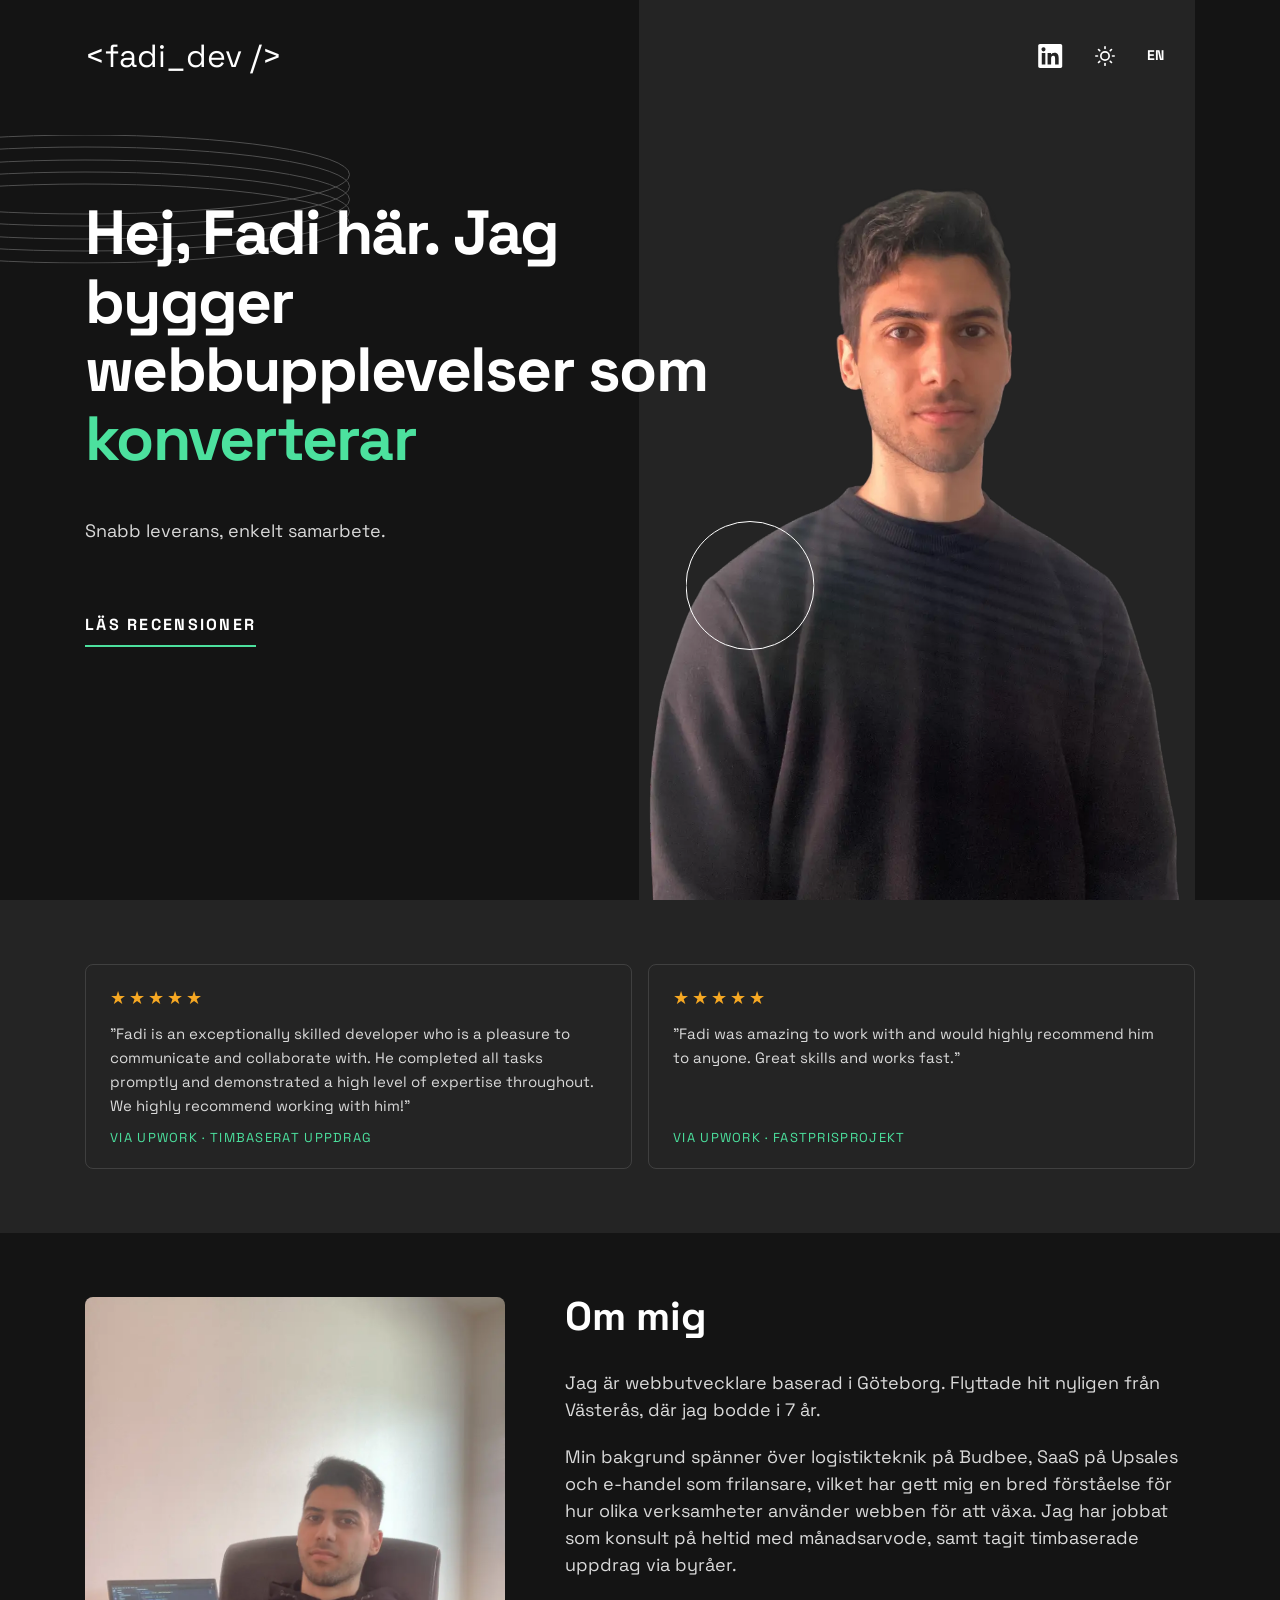
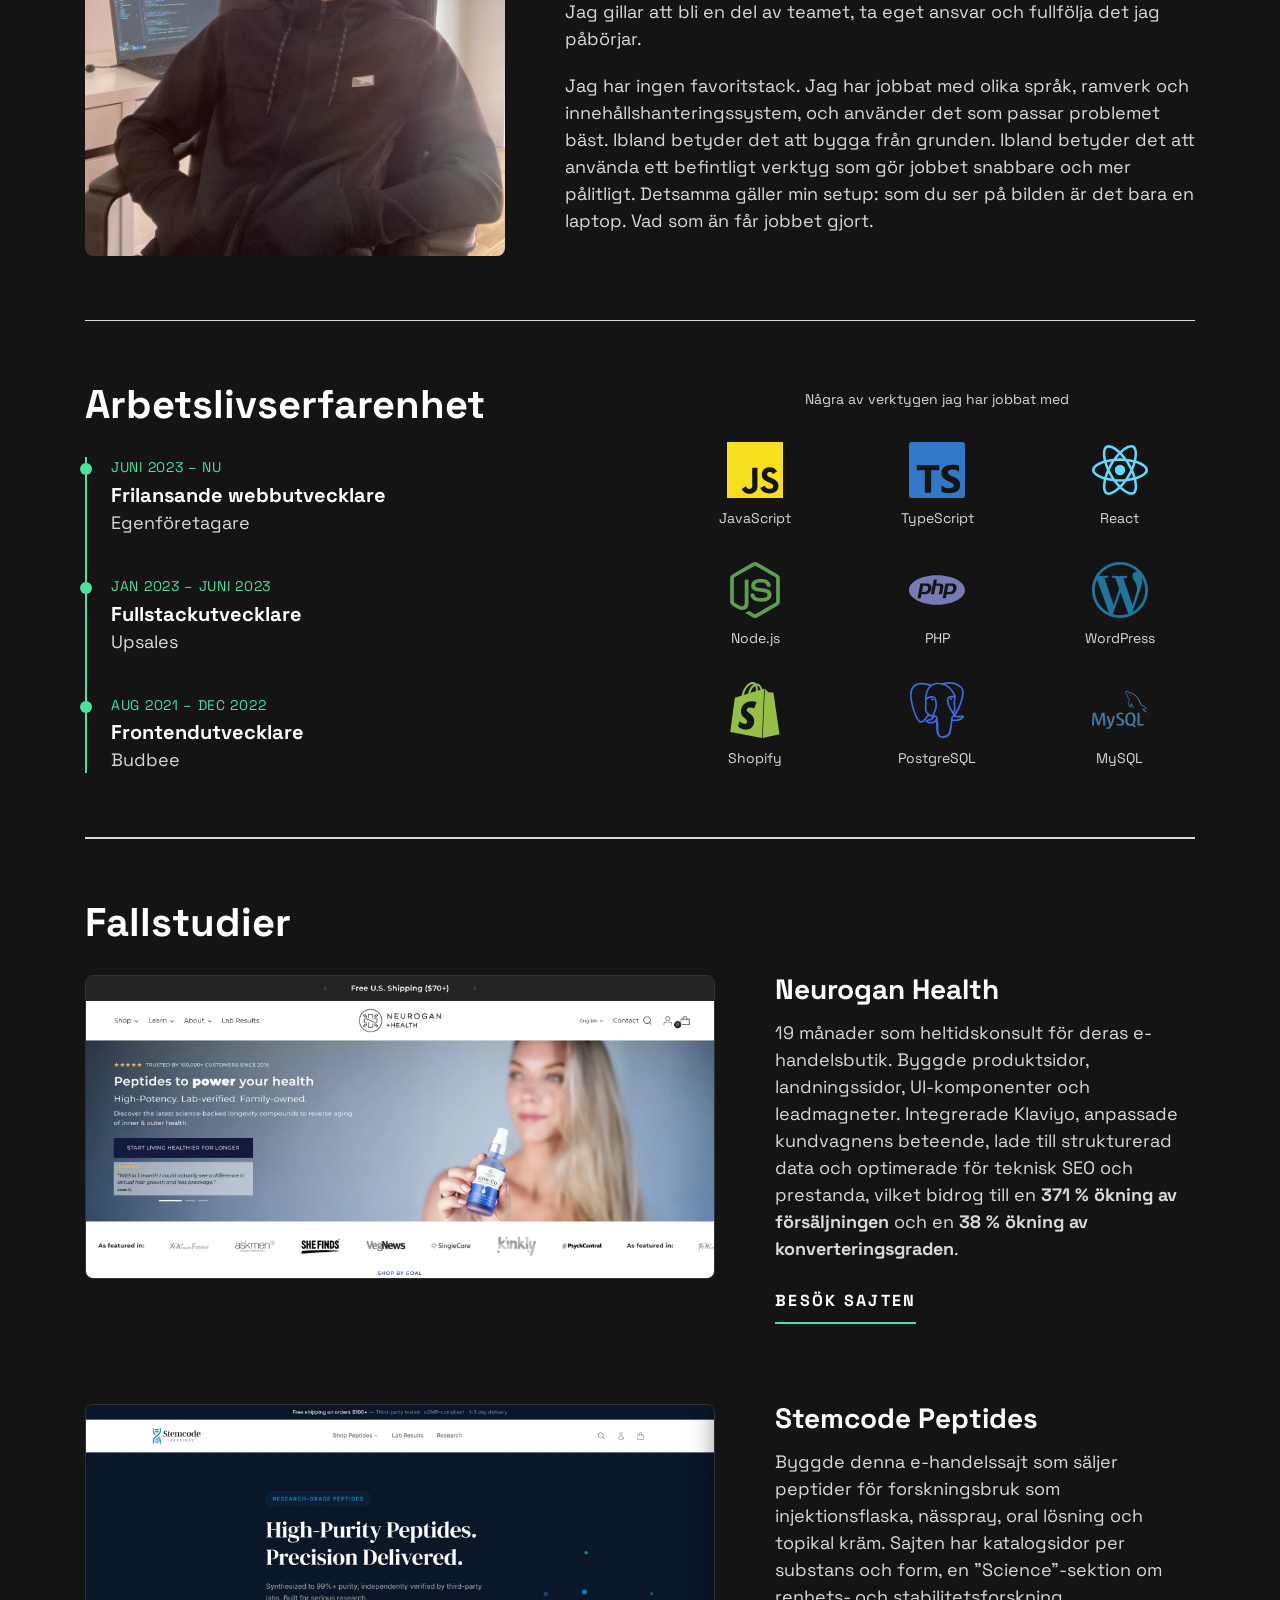
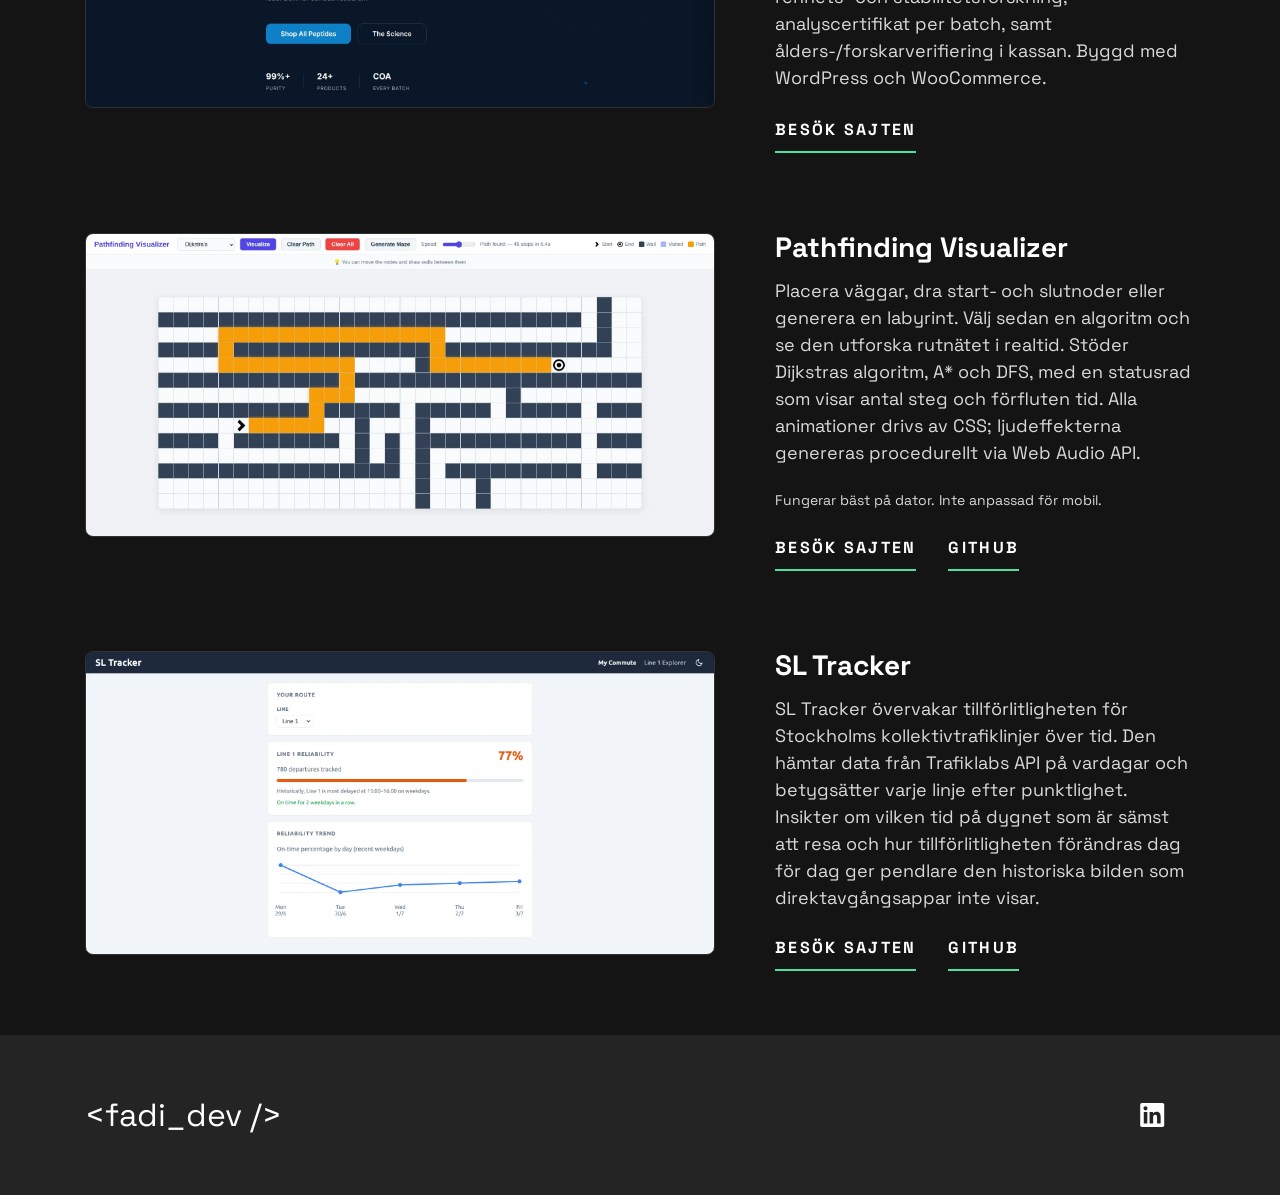
==== commit 44332308: "add webp version of Stemcode Peptides screenshot" ====
--- a/sv/index.html
+++ b/sv/index.html
@@ -260,15 +260,18 @@
           </div>
         </div>
         <div class="case-study__item">
-          <img
-            class="case-study__image"
-            src="../assets/stemcode-peptides.png"
-            alt="Stemcode Peptides webbutik"
-            width="1920"
-            height="924"
-            draggable="false"
-            loading="lazy"
-          />
+          <picture>
+            <source srcset="../assets/stemcode-peptides.webp" type="image/webp">
+            <img
+              class="case-study__image"
+              src="../assets/stemcode-peptides.png"
+              alt="Stemcode Peptides webbutik"
+              width="1920"
+              height="924"
+              draggable="false"
+              loading="lazy"
+            />
+          </picture>
           <div class="case-study__info">
             <h3 class="case-study__name">Stemcode Peptides</h3>
             <p class="case-study__description">
--- a/style.css
+++ b/style.css
@@ -705,7 +705,7 @@
   .case-study__item {
     grid-template-columns: 3fr 2fr;
     gap: 60px;
-    align-items: center;
+    align-items: start;
   }
 }
 
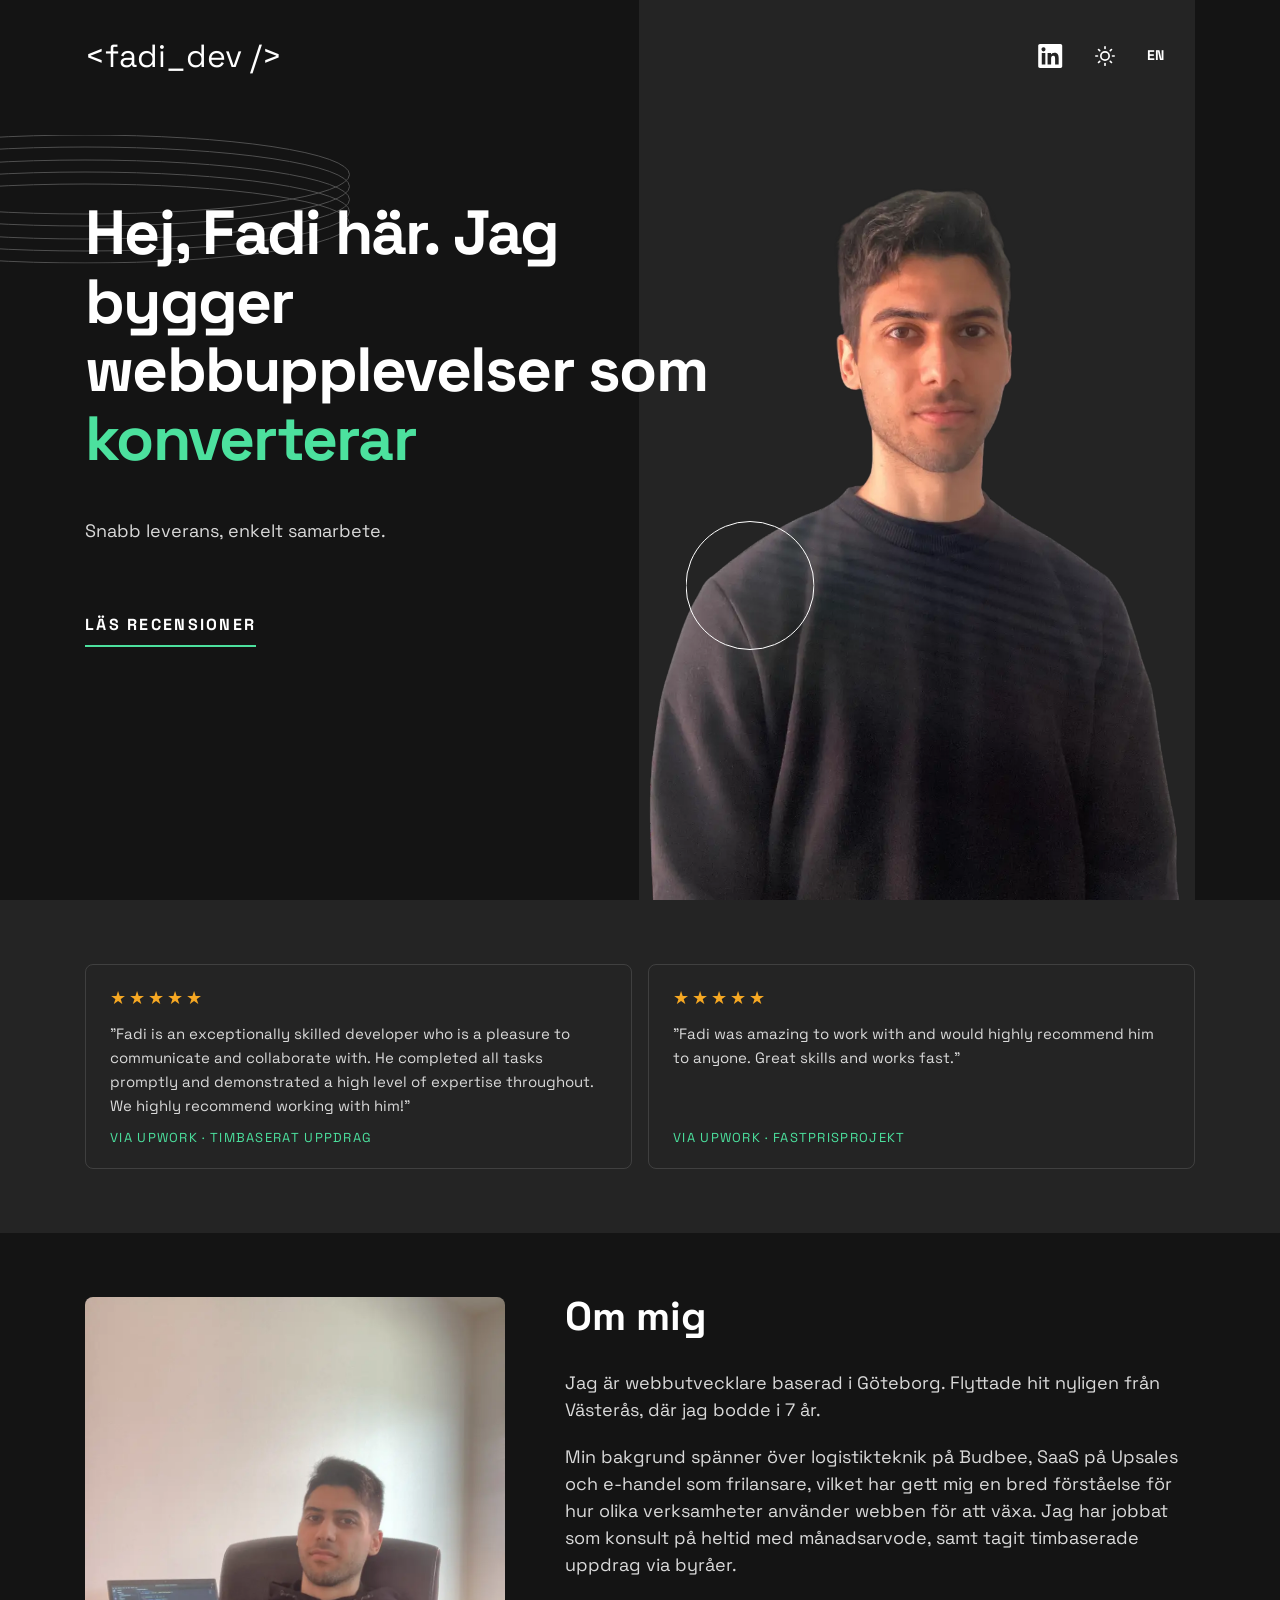
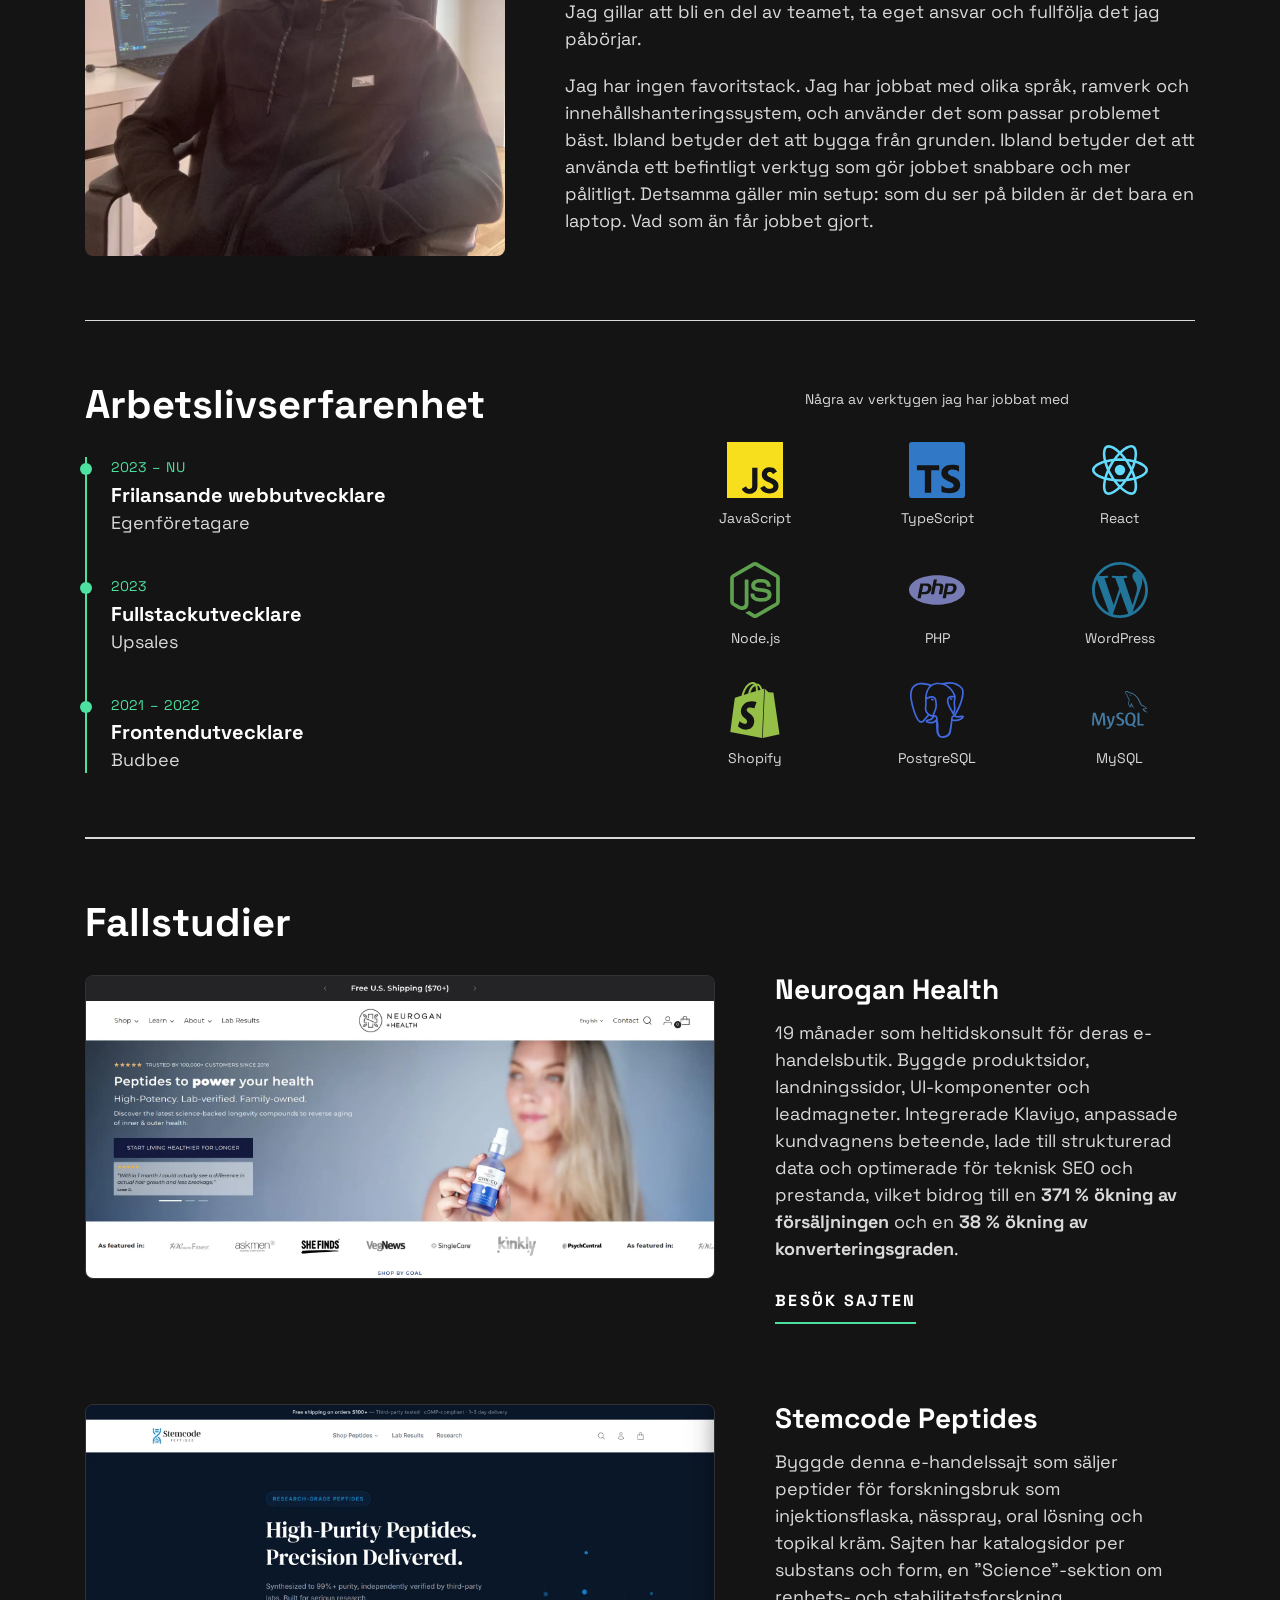
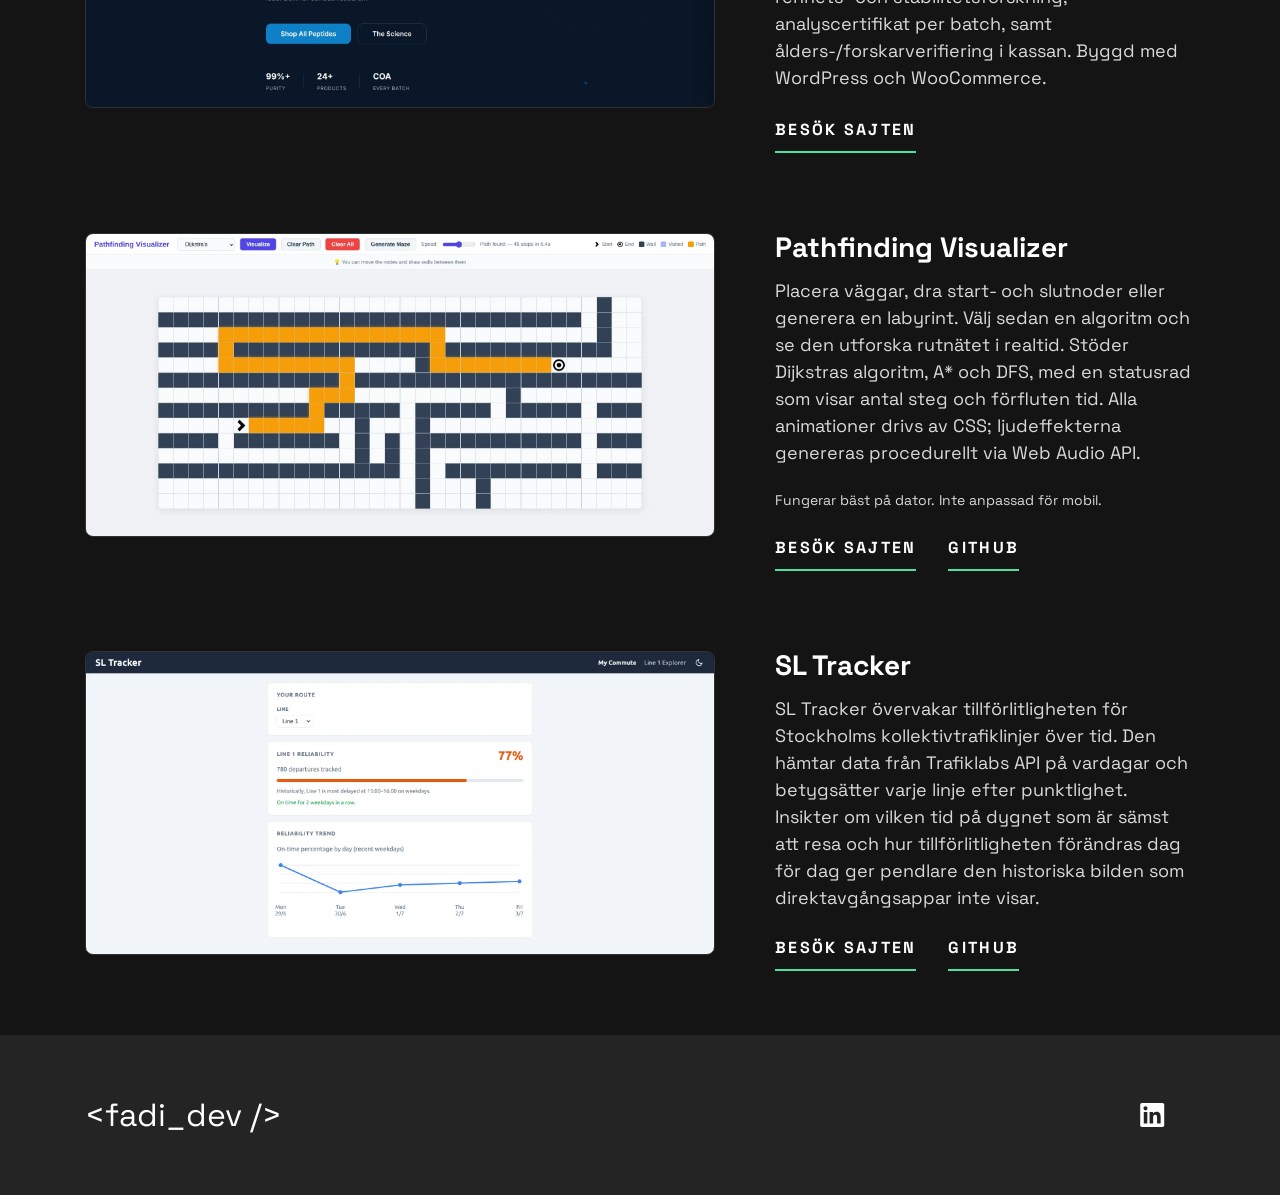
==== commit 0ebf9b0a: "update timeline" ====
--- a/sv/index.html
+++ b/sv/index.html
@@ -172,17 +172,17 @@
               <h2 class="timeline__headline">Arbetslivserfarenhet</h2>
               <ol class="timeline__list">
                 <li class="timeline__item">
-                  <span class="timeline__date">Juni 2023 – nu</span>
+                  <span class="timeline__date">2023 – nu</span>
                   <h3 class="timeline__role">Frilansande webbutvecklare</h3>
                   <p class="timeline__company">Egenföretagare</p>
                 </li>
                 <li class="timeline__item">
-                  <span class="timeline__date">Jan 2023 – juni 2023</span>
+                  <span class="timeline__date">2023</span>
                   <h3 class="timeline__role">Fullstackutvecklare</h3>
                   <p class="timeline__company">Upsales</p>
                 </li>
                 <li class="timeline__item">
-                  <span class="timeline__date">Aug 2021 – dec 2022</span>
+                  <span class="timeline__date">2021 – 2022</span>
                   <h3 class="timeline__role">Frontendutvecklare</h3>
                   <p class="timeline__company">Budbee</p>
                 </li>
